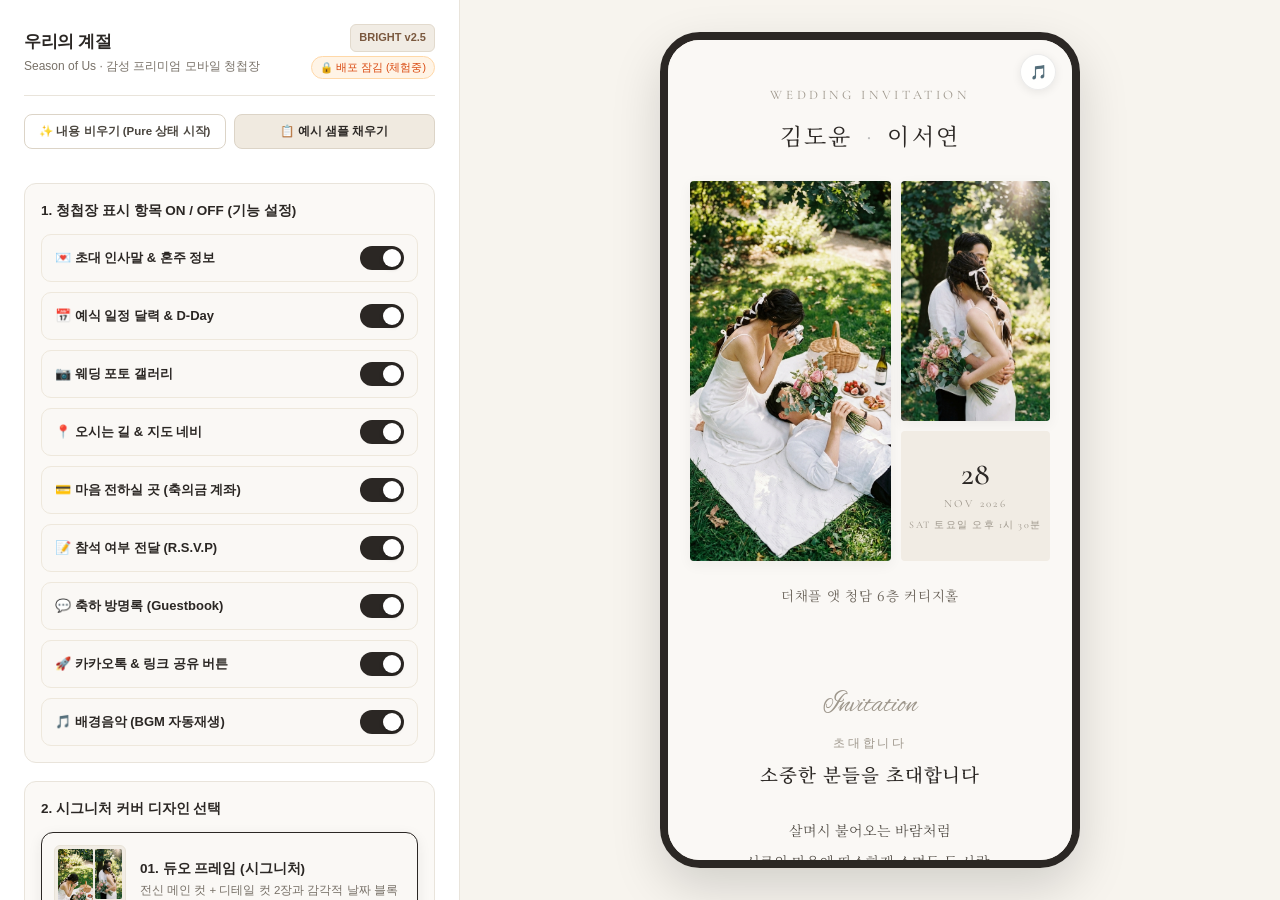
==== index.html @ b1d5d887 "feat: ultra-short URL generation (is.gd 20-char shortlink) and 60% compressed serialization" ====
<!DOCTYPE html>
<html lang="ko">
<head>
  <meta charset="UTF-8" />
  <meta name="viewport" content="width=device-width, initial-scale=1.0, maximum-scale=1.0, user-scalable=no" />
  <title>우리의 계절 (Season of Us) | 감성 프리미엄 모바일 청첩장 스튜디오</title>

  <!-- OPEN GRAPH / KAKAO TALK PREVIEW META TAGS -->
  <meta property="og:type" content="website" />
  <meta property="og:title" id="metaOgTitle" content="우리의 계절 (Season of Us) | 감성 프리미엄 모바일 청첩장" />
  <meta property="og:description" id="metaOgDesc" content="두 사람의 가장 찬란한 순간, 소중한 분들을 초대합니다." />
  <meta property="og:image" id="metaOgImage" content="https://mery6369-maker.github.io/wedding/photos/sample_picnic1.jpg" />
  <meta property="og:url" id="metaOgUrl" content="https://mery6369-maker.github.io/wedding/" />
  <meta name="twitter:card" content="summary_large_image" />

  <link rel="stylesheet" href="./styles.css" />
  <!-- Kakao JavaScript SDK -->
  <script src="https://t1.kakaocdn.net/kakao_js_sdk/2.7.2/kakao.min.js" integrity="sha384-TiCUE00h649CAMonG018J2mFxE6YZrehVLFh440Q9vvHWvilNujZukArULNe6XYq" crossorigin="anonymous"></script>
</head>
<body>
  <!-- BACKGROUND AUDIO ELEMENT -->
  <audio id="weddingBgmAudio" loop preload="auto">
    <source id="bgmAudioSource" src="./audio/romantic_piano.mp3" type="audio/mpeg" />
  </audio>

  <div class="studio-layout">
    <!-- LEFT SIDEBAR: DESKTOP BUILDER CONTROLS -->
    <aside class="editor-sidebar" id="editorSidebar">
      <div class="studio-brand">
        <div>
          <h1>우리의 계절</h1>
          <p style="font-size:12px;color:#787168;margin-top:2px;">Season of Us · 감성 프리미엄 모바일 청첩장</p>
        </div>
        <div style="display:flex;flex-direction:column;align-items:flex-end;gap:4px;">
          <span class="studio-badge">BRIGHT v2.5</span>
          <span class="license-status-badge unverified" id="deskLicenseBadge" title="클릭하여 구매 인증">🔒 배포 잠김</span>
        </div>
      </div>

      <!-- Pure State & Sample Toggle Bar -->
      <div class="pure-sample-bar">
        <button type="button" class="btn-pure-reset" id="btnDeskPure">✨ 내용 비우기 (Pure 상태 시작)</button>
        <button type="button" class="btn-sample-fill" id="btnDeskSample">📋 예시 샘플 채우기</button>
      </div>

      <!-- 1. Section ON/OFF Toggles (Moved to Top) -->
      <section class="editor-section">
        <div class="editor-section-title">1. 청첩장 표시 항목 ON / OFF (기능 설정)</div>
        <div class="toggle-list" id="deskToggleList">
          <!-- Rendered via JS -->
        </div>
      </section>

      <!-- 2. Cover Style Selector (with Visual Thumbnails) -->
      <section class="editor-section">
        <div class="editor-section-title">2. 시그니처 커버 디자인 선택</div>
        <div class="cover-cards-stack">
          <div class="cover-card active" data-cover-style="duo">
            <div class="cover-mini-thumb">
              <div class="mini-duo-grid">
                <div class="mini-duo-left"></div>
                <div class="mini-duo-right">
                  <div class="mini-duo-right-img"></div>
                  <div class="mini-duo-right-date">28 NOV</div>
                </div>
              </div>
            </div>
            <div class="cover-card-info">
              <span class="cover-card-title">01. 듀오 프레임 (시그니처)</span>
              <span class="cover-card-desc">전신 메인 컷 + 디테일 컷 2장과 감각적 날짜 블록</span>
              <span class="cover-card-badge">시그니처 듀오</span>
            </div>
          </div>

          <div class="cover-card" data-cover-style="poster">
            <div class="cover-mini-thumb">
              <div class="mini-poster-box">
                <div class="mini-poster-head">LOVE WINS ALL</div>
                <div class="mini-poster-img"></div>
                <div class="mini-poster-foot">
                  <span>2026.11.28</span>
                  <span class="mini-bar">|||||</span>
                </div>
              </div>
            </div>
            <div class="cover-card-info">
              <span class="cover-card-title">02. 에디토리얼 감성 포스터</span>
              <span class="cover-card-desc">전시회 포스터 감성의 고딕·세리프 타이포와 티켓 바코드</span>
              <span class="cover-card-badge" style="background:#f4ece1;color:#7a6345;">시그니처 포스터</span>
            </div>
          </div>

          <div class="cover-card" data-cover-style="magazine">
            <div class="cover-mini-thumb">
              <div class="mini-mag-cover">
                <div class="mini-mag-overlay">
                  <span class="mini-mag-text">Save the Date</span>
                  <span class="mini-mag-text" style="font-size:6px;">2026.11.28</span>
                </div>
              </div>
            </div>
            <div class="cover-card-info">
              <span class="cover-card-title">03. 매거진 풀화면</span>
              <span class="cover-card-desc">시네마틱 화보형 풀스크린 사진과 영문 세리프</span>
            </div>
          </div>

          <div class="cover-card" data-cover-style="arch">
            <div class="cover-mini-thumb">
              <div class="mini-arch-box">
                <div class="mini-arch-img"></div>
              </div>
            </div>
            <div class="cover-card-info">
              <span class="cover-card-title">04. 아치 &amp; 갤러리 액자</span>
              <span class="cover-card-desc">미니멀 화이트 여백과 아치형 곡선 프레임</span>
            </div>
          </div>
        </div>
      </section>

      <!-- 3. Couple & Parents Info -->
      <section class="editor-section">
        <div class="editor-section-title">3. 신랑 · 신부 및 양가 혼주 정보</div>
        
        <!-- Groom Box -->
        <div class="person-box-group">
          <span class="person-box-badge">신랑측 정보</span>
          <div class="form-row">
            <div class="form-group">
              <label for="inpGroomName">신랑 이름</label>
              <input type="text" id="inpGroomName" placeholder="예: 김도윤" />
            </div>
            <div class="form-group">
              <label for="inpGroomPhone">신랑 연락처</label>
              <input type="text" id="inpGroomPhone" placeholder="예: 010-1234-5678" />
            </div>
          </div>
          <div class="form-row">
            <div class="form-group">
              <label for="inpGroomFather">신랑 아버님 성함</label>
              <div class="input-with-deceased">
                <input type="text" id="inpGroomFather" placeholder="예: 김건우" />
                <label class="chk-deceased-label">
                  <input type="checkbox" id="chkGroomFatherDeceased" /> 故
                </label>
              </div>
            </div>
            <div class="form-group">
              <label for="inpGroomMother">신랑 어머님 성함</label>
              <div class="input-with-deceased">
                <input type="text" id="inpGroomMother" placeholder="예: 박정숙" />
                <label class="chk-deceased-label">
                  <input type="checkbox" id="chkGroomMotherDeceased" /> 故
                </label>
              </div>
            </div>
          </div>
          <div class="form-row">
            <div class="form-group">
              <label for="inpGroomRelation">신랑 서열(관계)</label>
              <select id="inpGroomRelation">
                <option value="장남">장남</option>
                <option value="차남">차남</option>
                <option value="삼남">삼남</option>
                <option value="사남">사남</option>
                <option value="막내">막내</option>
                <option value="외아들">외아들</option>
                <option value="아들">아들</option>
                <option value="조카">조카</option>
                <option value="동생">동생</option>
                <option value="형제">형제</option>
                <option value="custom">기타 (직접 입력)</option>
              </select>
              <input type="text" id="inpGroomRelationCustom" placeholder="직접 입력 (예: 손자, 조카 등)" style="display:none;margin-top:6px;" />
            </div>
            <div class="form-group">
              <label for="inpGroomFatherPhone">아버님 연락처 (선택)</label>
              <input type="text" id="inpGroomFatherPhone" placeholder="전화/문자 연동용" />
            </div>
          </div>
        </div>

        <!-- Bride Box -->
        <div class="person-box-group" style="margin-top:14px;">
          <span class="person-box-badge">신부측 정보</span>
          <div class="form-row">
            <div class="form-group">
              <label for="inpBrideName">신부 이름</label>
              <input type="text" id="inpBrideName" placeholder="예: 이서연" />
            </div>
            <div class="form-group">
              <label for="inpBridePhone">신부 연락처</label>
              <input type="text" id="inpBridePhone" placeholder="예: 010-9876-5432" />
            </div>
          </div>
          <div class="form-row">
            <div class="form-group">
              <label for="inpBrideFather">신부 아버님 성함</label>
              <div class="input-with-deceased">
                <input type="text" id="inpBrideFather" placeholder="예: 이재민" />
                <label class="chk-deceased-label">
                  <input type="checkbox" id="chkBrideFatherDeceased" /> 故
                </label>
              </div>
            </div>
            <div class="form-group">
              <label for="inpBrideMother">신부 어머님 성함</label>
              <div class="input-with-deceased">
                <input type="text" id="inpBrideMother" placeholder="예: 최은영" />
                <label class="chk-deceased-label">
                  <input type="checkbox" id="chkBrideMotherDeceased" /> 故
                </label>
              </div>
            </div>
          </div>
          <div class="form-row">
            <div class="form-group">
              <label for="inpBrideRelation">신부 서열(관계)</label>
              <select id="inpBrideRelation">
                <option value="장녀">장녀</option>
                <option value="차녀">차녀</option>
                <option value="삼녀">삼녀</option>
                <option value="사녀">사녀</option>
                <option value="막내">막내</option>
                <option value="외동딸">외동딸</option>
                <option value="딸">딸</option>
                <option value="조카">조카</option>
                <option value="동생">동생</option>
                <option value="자매">자매</option>
                <option value="custom">기타 (직접 입력)</option>
              </select>
              <input type="text" id="inpBrideRelationCustom" placeholder="직접 입력 (예: 손녀, 조카 등)" style="display:none;margin-top:6px;" />
            </div>
            <div class="form-group">
              <label for="inpBrideFatherPhone">아버님 연락처 (선택)</label>
              <input type="text" id="inpBrideFatherPhone" placeholder="전화/문자 연동용" />
            </div>
          </div>
        </div>
      </section>

      <!-- 4. Wedding Date & Venue Info -->
      <section class="editor-section">
        <div class="editor-section-title">4. 예식 일시 및 웨딩홀 안내</div>
        <div class="form-row">
          <div class="form-group">
            <label for="inpWeddingDate">예식 날짜 (달력/D-Day 연동)</label>
            <input type="date" id="inpWeddingDate" value="2026-11-28" />
          </div>
          <div class="form-group">
            <label for="inpWeddingTime">시간 표기</label>
            <input type="text" id="inpWeddingTime" placeholder="예: 토요일 오후 1시 30분" />
          </div>
        </div>
        <div class="form-row">
          <div class="form-group">
            <label for="inpVenueName">예식장 이름</label>
            <input type="text" id="inpVenueName" placeholder="예: 더채플 앳 청담" />
          </div>
          <div class="form-group">
            <label for="inpVenueHall">층수 / 홀</label>
            <input type="text" id="inpVenueHall" placeholder="예: 6층 커티지홀" />
          </div>
        </div>
        <div class="form-group">
          <label for="inpVenueAddr">도로명 주소 (네비게이션 연동)</label>
          <input type="text" id="inpVenueAddr" placeholder="예: 서울특별시 강남구 선릉로 757" />
        </div>
        
        <!-- Transportation Guidance Breakdown -->
        <div class="form-group">
          <label for="inpTransportParking">🅿️ 주차 안내</label>
          <input type="text" id="inpTransportParking" placeholder="예: 건물 내 지하 주차장 2시간 무료 지원" />
        </div>
        <div class="form-group">
          <label for="inpTransportSubway">🚇 지하철 안내</label>
          <input type="text" id="inpTransportSubway" placeholder="예: 7호선·수인분당선 강남구청역 4번 출구 도보 7분" />
        </div>
        <div class="form-group">
          <label for="inpTransportBus">🚌 버스 안내</label>
          <input type="text" id="inpTransportBus" placeholder="예: 간선 141, 145 / 지선 2014 정류장 하차" />
        </div>
        <div class="help-text">
          💡 <strong>지도 연동 알고리즘</strong>: 예식장명과 주소를 입력하면 네이버지도, 카카오맵, 티맵 길안내 URL과 주소 복사 기능이 자동으로 계산되어 연결됩니다.
        </div>
      </section>

      <!-- 4. Greeting Message -->
      <section class="editor-section">
        <div class="editor-section-title">4. 감성 초대 인사말</div>
        <div class="preset-chips">
          <button type="button" class="chip-btn" data-greeting-preset="warm">따뜻·감성형</button>
          <button type="button" class="chip-btn" data-greeting-preset="classic">정중·격식형</button>
          <button type="button" class="chip-btn" data-greeting-preset="modern">담백·트렌디형</button>
        </div>
        <div class="form-group" style="margin-top:6px;">
          <textarea id="inpGreeting" rows="6" placeholder="소중한 분들을 모시는 따뜻한 초대글을 입력해 주세요."></textarea>
        </div>
      </section>

      <!-- 5. Numbered Photo Slot & Gallery (Up to 20 Photos) -->
      <section class="editor-section">
        <div class="editor-section-title">5. 웨딩 사진 등록 (커버 2장 + 갤러리 최대 20장)</div>
        <div class="photo-slots-list">
          <!-- Slot 1 -->
          <div class="photo-slot-card">
            <div class="slot-left">
              <span class="slot-num-badge">1</span>
              <img id="deskSlotThumb1" class="slot-thumb" src="./sample_wedding_cover.jpg" alt="1번 메인 커버" />
              <div class="slot-info">
                <span class="slot-name">메인 대표 사진</span>
                <span class="slot-sub">전신 메인 화보 커버</span>
              </div>
            </div>
            <label class="btn-slot-upload">
              변경
              <input type="file" id="inpSlot1" accept="image/*" />
            </label>
          </div>

          <!-- Slot 2 -->
          <div class="photo-slot-card">
            <div class="slot-left">
              <span class="slot-num-badge">2</span>
              <img id="deskSlotThumb2" class="slot-thumb" src="./sample_duo_detail.jpg" alt="2번 디테일 컷" />
              <div class="slot-info">
                <span class="slot-name">서브 디테일 사진</span>
                <span class="slot-sub">듀오 커버 손/반지 컷</span>
              </div>
            </div>
            <label class="btn-slot-upload">
              변경
              <input type="file" id="inpSlot2" accept="image/*" />
            </label>
          </div>
        </div>

        <!-- Gallery Management (Max 20 Photos) -->
        <div style="margin-top:14px;border-top:1px dashed #e8e3d8;padding-top:12px;">
          <div class="gallery-manage-header">
            <strong>포토 갤러리 사진 관리</strong>
            <span class="gallery-count-badge" id="deskGalleryCountBadge">현재 0 / 20장</span>
          </div>
          <p style="font-size:11.5px;color:#8c857b;margin-top:3px;margin-bottom:8px;">
            스마트폰 고화질 사진을 올려도 자동 압축되어 빠르게 로딩됩니다 (최대 20장).
          </p>
          <label class="btn-primary" style="display:inline-block;padding:8px 14px;font-size:12px;cursor:pointer;margin-bottom:8px;">
            ➕ 갤러리 사진 추가하기 (다중 선택 가능)
            <input type="file" id="inpAddGalleryPhotos" accept="image/*" multiple style="display:none;" />
          </label>
          <div class="gallery-manage-grid" id="deskGalleryGrid">
            <!-- Dynamic items rendered via JS -->
          </div>
        </div>
      </section>

      <!-- 6. Background Music (BGM) Settings -->
      <section class="editor-section">
        <div class="editor-section-title">6. 배경음악(BGM) 설정</div>
        <div class="form-group">
          <label style="display:flex;align-items:center;gap:8px;cursor:pointer;font-size:13px;font-weight:600;color:#2b2724;">
            <input type="checkbox" id="chkEnableBgm" checked style="width:16px;height:16px;" />
            배경음악 사용하기
          </label>
        </div>
        <div class="form-group">
          <label for="selBgmTrack">음악 트랙 선택</label>
          <select id="selBgmTrack">
            <option value="romantic_piano">01. 따뜻한 로맨틱 피아노 (기본)</option>
            <option value="custom">02. 내 MP3 직접 등록 (5MB 이하)</option>
          </select>
        </div>
        <div class="form-group" id="customAudioUploadWrap" style="display:none;">
          <label for="inpCustomAudio">내 MP3 파일 선택 (최대 5MB)</label>
          <input type="file" id="inpCustomAudio" accept="audio/mp3,audio/mpeg,audio/*" />
        </div>
      </section>

      <!-- 7. Bank Accounts -->
      <section class="editor-section">
        <div class="editor-section-title">7. 축의금 계좌번호 (마음 전하실 곳)</div>
        <div class="form-group">
          <label for="inpGroomAcc">신랑 본인 계좌</label>
          <input type="text" id="inpGroomAcc" placeholder="예: 카카오뱅크 3333-01-2345678 (예금주: 김도윤)" />
        </div>
        <div class="form-group">
          <label for="inpGroomFatherAcc">신랑 혼주(부) 계좌</label>
          <input type="text" id="inpGroomFatherAcc" placeholder="예: 국민은행 123-456-7890 (예금주: 김건우)" />
        </div>
        <div class="form-group">
          <label for="inpGroomMotherAcc">신랑 혼주(모) 계좌</label>
          <input type="text" id="inpGroomMotherAcc" placeholder="예: 신한은행 987-654-3210 (예금주: 박정숙)" />
        </div>
        <hr style="border:none;border-top:1px dashed #ded8cd;margin:12px 0;" />
        <div class="form-group">
          <label for="inpBrideAcc">신부 본인 계좌</label>
          <input type="text" id="inpBrideAcc" placeholder="예: 토스뱅크 1000-1234-5678 (예금주: 이서연)" />
        </div>
        <div class="form-group">
          <label for="inpBrideFatherAcc">신부 혼주(부) 계좌</label>
          <input type="text" id="inpBrideFatherAcc" placeholder="예: 하나은행 111-222-3333 (예금주: 이재민)" />
        </div>
        <div class="form-group">
          <label for="inpBrideMotherAcc">신부 혼주(모) 계좌</label>
          <input type="text" id="inpBrideMotherAcc" placeholder="예: 우리은행 444-555-6666 (예금주: 최은영)" />
        </div>
      </section>

      <!-- 8. Standalone Export & Sharing -->
      <div class="action-bar">
        <button type="button" class="btn-primary" id="btnOpenShareModal">
          🔗 하객 전송용 모바일 청첩장 웹 링크 생성 &amp; 카톡 공유
        </button>
        <button type="button" class="btn-secondary" id="btnToggleViewer">
          👁️ 하객용 화면 미리보기 (전체화면)
        </button>
        <button type="button" class="btn-secondary" id="btnDownloadHtml" style="font-size:12px;opacity:0.8;">
          💾 (선택) 백업용 단독 HTML 파일 저장
        </button>
      </div>
    </aside>

    <!-- RIGHT STAGE: REAL-TIME MOBILE CARD PREVIEW -->
    <main class="preview-stage" id="previewStage">
      <div class="phone-mockup" id="phoneMockup">
        <div class="inv-wrapper" id="invWrapper" data-cover-style="duo">
          
          <!-- Floating BGM Player -->
          <div class="floating-bgm">
            <button type="button" class="bgm-btn" id="btnToggleBgm" title="배경음악 재생/정지">
              <span id="bgmIcon">🎵</span>
            </button>
          </div>

          <!-- COVER 1: DUO FRAME -->
          <header class="cover-duo">
            <div class="cover-duo-heading">WEDDING INVITATION</div>
            <h2 class="cover-duo-names">
              <span id="duoGroomName">신랑</span>
              <span class="dot">·</span>
              <span id="duoBrideName">신부</span>
            </h2>
            <div class="cover-duo-grid">
              <div class="duo-left-col">
                <img id="duoPrimaryImg" class="duo-img-primary" src="./sample_wedding_cover.jpg" alt="신랑신부 메인 사진" />
              </div>
              <div class="duo-right-col">
                <img id="duoSecondaryImg" class="duo-img-secondary" src="./sample_duo_detail.jpg" alt="웨딩 디테일 컷" />
                <div class="duo-date-card">
                  <span class="num-date" id="duoDateDay">28</span>
                  <span class="mon-year" id="duoDateMonYear">NOV 2026</span>
                  <span class="time-sub" id="duoDateTime">SAT 1:30 PM</span>
                </div>
              </div>
            </div>
            <div class="duo-bottom-venue" id="duoVenueSummary">웨딩홀 안내</div>
          </header>

          <!-- COVER 2: EDITORIAL POSTER (SEASON OF US SIGNATURE) -->
          <header class="cover-poster">
            <div class="poster-sheet">
              <div class="poster-top-bar">
                <span class="poster-issue">INVITATION &amp; LOVE EXHIBITION</span>
                <span class="poster-vol">VOL. 01</span>
              </div>
              <h1 class="poster-main-title">LOVE WINS ALL</h1>
              <div class="poster-sub-title">A PROMISE TO WALK TOGETHER FOREVER</div>
              
              <div class="poster-photo-frame">
                <img id="posterCoverImg" class="poster-img" src="./sample_wedding_cover.jpg" alt="웨딩 포스터 메인" />
                <div class="poster-photo-caption">Two lives, one heart, endless love</div>
              </div>

              <div class="poster-info-block">
                <div class="poster-names-row">
                  <span class="p-kor-name" id="posterGroomName">신랑</span>
                  <span class="p-symbol">&amp;</span>
                  <span class="p-kor-name" id="posterBrideName">신부</span>
                </div>
                <div class="poster-eng-names" id="posterEngNames">DOHYUN &amp; SEOYEON</div>
                
                <div class="poster-divider-line"></div>

                <div class="poster-meta-grid">
                  <div class="poster-meta-left">
                    <div class="p-date-badge" id="posterDateSummary">2026. 11. 28 SATURDAY</div>
                    <div class="p-time-badge" id="posterTimeSummary">토요일 오후 1:30</div>
                    <div class="p-venue-badge" id="posterVenueSummary">더채플 앳 청담 6F 커티지홀</div>
                  </div>
                  <div class="poster-meta-right">
                    <div class="poster-ticket-label">ADMIT ONE</div>
                    <div class="poster-barcode">
                      <span></span><span></span><span></span><span></span><span></span><span></span><span></span><span></span><span></span><span></span><span></span><span></span>
                    </div>
                  </div>
                </div>
              </div>
            </div>
          </header>

          <!-- COVER 3: MAGAZINE FULL-BLEED -->
          <header class="cover-magazine">
            <img id="magCoverImg" class="cover-magazine-img" src="./sample_wedding_cover.jpg" alt="웨딩 화보 커버" />
            <div class="cover-magazine-content">
              <div class="cover-magazine-top">
                <span class="script-accent">Save the Date</span>
                <div class="tagline">OUR WEDDING DAY</div>
              </div>
              <div class="cover-magazine-bottom">
                <div class="cover-magazine-names">
                  <span id="magGroomName">신랑</span>
                  <span class="amp">&amp;</span>
                  <span id="magBrideName">신부</span>
                </div>
                <div class="cover-magazine-date" id="magDateSummary">2026. 11. 28 SAT PM 1:30</div>
                <div class="cover-magazine-venue" id="magVenueSummary">웨딩홀 안내</div>
              </div>
            </div>
          </header>

          <!-- COVER 3: ARCH & GALLERY MAT FRAME -->
          <header class="cover-arch">
            <div class="cover-arch-tagline">THE WEDDING OF</div>
            <div class="arch-frame-box">
              <img id="archCoverImg" class="cover-arch-img" src="./sample_wedding_cover.jpg" alt="웨딩 아치 액자" />
            </div>
            <div class="cover-arch-caption">
              <div class="script-cursive">Two lives, one heart</div>
              <h2 class="arch-names">
                <span id="archGroomName">신랑</span>
                <span class="dot">·</span>
                <span id="archBrideName">신부</span>
              </h2>
              <div class="arch-date" id="archDateSummary">2026년 11월 28일 토요일 오후 1시 30분</div>
              <div class="arch-venue" id="archVenueSummary">웨딩홀 안내</div>
            </div>
          </header>

          <!-- INVITATION GREETING & PARENTS -->
          <section class="inv-section" id="secGreeting">
            <span class="script-accent-title">Invitation</span>
            <div class="inv-sec-sub">초대합니다</div>
            <h3 class="inv-sec-title">소중한 분들을 초대합니다</h3>
            <p class="inv-greeting-body" id="viewGreetingText"></p>
            
            <div class="inv-parents-box" id="viewParentsBox"></div>

            <div class="contact-btn-row">
              <button type="button" class="btn-contact-pill" id="btnOpenContactModal">
                📞 축하 연락하기
              </button>
            </div>
          </section>

          <!-- CALENDAR & D-DAY -->
          <section class="inv-section divider" id="secCalendar">
            <span class="script-accent-title">Calendar</span>
            <div class="inv-sec-sub">예식 일정</div>
            <h3 class="inv-sec-title" id="viewCalDateHeading">2026. 11. 28 토요일</h3>
            <div class="cal-box" id="viewCalendarContainer"></div>
            <div class="dday-banner" id="viewDDayText"></div>
          </section>

          <!-- PHOTO GALLERY (UP TO 20 PHOTOS WITH LIGHTBOX) -->
          <section class="inv-section divider" id="secGallery">
            <span class="script-accent-title">Gallery</span>
            <div class="inv-sec-sub">우리의 순간</div>
            <h3 class="inv-sec-title">사랑이 머무는 곳</h3>
            <div class="gallery-container" id="viewGalleryGrid"></div>
            <div id="galleryExpandWrap" style="margin-top:14px;display:none;">
              <button type="button" class="btn-expand-gallery" id="btnExpandGallery">
                사진 전체보기 (총 <span id="galleryTotalCount">0</span>장) ▾
              </button>
            </div>
          </section>

          <!-- LOCATION & NAVIGATION -->
          <section class="inv-section divider" id="secLocation">
            <span class="script-accent-title">Location</span>
            <div class="inv-sec-sub">오시는 길</div>
            <h3 class="inv-sec-title">웨딩홀 안내</h3>
            <div class="location-box">
              <div class="loc-name" id="viewLocName">식장 위치를 입력해 주세요</div>
              <div class="loc-addr-row">
                <span class="loc-addr" id="viewLocAddr">도로명 주소를 입력해 주세요</span>
                <button type="button" class="btn-copy-addr" id="btnCopyAddr">주소복사</button>
              </div>
              <div class="map-pills">
                <a class="map-pill-btn" id="linkNaverMap" target="_blank" rel="noopener">네이버지도</a>
                <a class="map-pill-btn" id="linkKakaoMap" target="_blank" rel="noopener">카카오맵</a>
                <a class="map-pill-btn" id="linkTmap" target="_blank" rel="noopener">티맵 길안내</a>
              </div>
              <!-- Structured Transport Cards -->
              <div class="transport-grid" id="viewTransportGrid">
                <!-- Dynamic transport cards -->
              </div>
            </div>
          </section>

          <!-- BANK ACCOUNTS ACCORDION -->
          <section class="inv-section divider" id="secAccount">
            <span class="script-accent-title">Gift for Couple</span>
            <div class="inv-sec-sub">마음 전하실 곳</div>
            <h3 class="inv-sec-title">축복의 마음을 전하세요</h3>
            <p style="font-size:13px;color:#888176;margin-bottom:20px;line-height:1.6;">
              참석이 어려우신 분들을 위해 계좌번호를 안내해 드립니다.<br>
              따뜻한 축하의 마음에 깊이 감사드립니다.
            </p>
            <div class="account-accordion-group">
              <!-- Groom Accordion -->
              <div class="acc-accordion">
                <button type="button" class="acc-accordion-header" id="btnAccGroomHeader">
                  <span>신랑측 계좌번호 보기</span>
                  <span class="arrow">▾</span>
                </button>
                <div class="acc-accordion-body" id="bodyAccGroom">
                  <!-- Dynamic items rendered via JS -->
                </div>
              </div>

              <!-- Bride Accordion -->
              <div class="acc-accordion">
                <button type="button" class="acc-accordion-header" id="btnAccBrideHeader">
                  <span>신부측 계좌번호 보기</span>
                  <span class="arrow">▾</span>
                </button>
                <div class="acc-accordion-body" id="bodyAccBride">
                  <!-- Dynamic items rendered via JS -->
                </div>
              </div>
            </div>
          </section>

          <!-- RSVP ATTENDANCE CARD -->
          <section class="inv-section divider" id="secRsvp">
            <span class="script-accent-title">R.S.V.P</span>
            <div class="inv-sec-sub">참석 의사 전달</div>
            <h3 class="inv-sec-title">참석 여부 전달하기</h3>
            <p style="font-size:13px;color:#888176;margin-bottom:20px;line-height:1.6;">
              원활한 예식 진행과 정성스러운 식사 대접을 위해<br>
              참석 여부를 미리 알려주시면 감사하겠습니다.
            </p>
            <div class="rsvp-card">
              <form id="rsvpForm" onsubmit="event.preventDefault(); submitRsvp();">
                <div class="rsvp-form-row">
                  <label for="rsvpName">참석자 성함 *</label>
                  <input type="text" id="rsvpName" placeholder="성함을 입력해 주세요" required />
                </div>
                <div class="rsvp-form-row">
                  <label>참석 구분 *</label>
                  <div class="rsvp-radio-group">
                    <label class="rsvp-radio"><input type="radio" name="rsvpSide" value="신랑측" checked /> 신랑측</label>
                    <label class="rsvp-radio"><input type="radio" name="rsvpSide" value="신부측" /> 신부측</label>
                  </div>
                </div>
                <div class="rsvp-form-row">
                  <label>참석 여부 *</label>
                  <div class="rsvp-radio-group">
                    <label class="rsvp-radio"><input type="radio" name="rsvpAttend" value="참석" checked /> 참석</label>
                    <label class="rsvp-radio"><input type="radio" name="rsvpAttend" value="마음으로 축하" /> 마음으로 축하</label>
                  </div>
                </div>
                <div class="rsvp-form-row">
                  <label for="rsvpGuests">동행 인원 (본인 포함)</label>
                  <select id="rsvpGuests">
                    <option value="1">1명 (본인)</option>
                    <option value="2">2명</option>
                    <option value="3">3명</option>
                    <option value="4">4명 이상</option>
                  </select>
                </div>
                <div class="rsvp-form-row">
                  <label>식사 여부</label>
                  <div class="rsvp-radio-group">
                    <label class="rsvp-radio"><input type="radio" name="rsvpMeal" value="식사 예정" checked /> 식사 예정</label>
                    <label class="rsvp-radio"><input type="radio" name="rsvpMeal" value="식사 안함" /> 식사 안함</label>
                  </div>
                </div>
                <div class="rsvp-form-row">
                  <label for="rsvpMessage">신랑 · 신부에게 전하는 한마디</label>
                  <input type="text" id="rsvpMessage" placeholder="축하의 메시지를 남겨주세요" />
                </div>
                <button type="submit" class="btn-rsvp-submit">참석 정보 전달하기</button>
              </form>
              <div id="rsvpConfirm" class="rsvp-confirm-msg" style="display:none;">
                소중한 참석 정보가 전달되었습니다. 감사합니다!
              </div>
            </div>
          </section>

          <!-- GUESTBOOK (방명록) SECTION -->
          <section class="inv-section divider" id="secGuestbook">
            <span class="script-accent-title">Guestbook</span>
            <div class="inv-sec-sub">방명록</div>
            <h3 class="inv-sec-title">축하 메시지를 남겨주세요</h3>
            <p style="font-size:13px;color:#888176;margin-bottom:16px;line-height:1.6;">
              축하해주시는 모든 분들께 진심으로 감사드립니다.
            </p>
            <div class="guestbook-list" id="viewGuestbookList">
              <!-- Dynamic comments rendered via JS -->
            </div>
            <button type="button" class="btn-open-guestbook-form" id="btnOpenGuestbookModal">
              💌 축하 메시지 작성하기
            </button>
          </section>

          <!-- BOTTOM SHARING BUTTONS -->
          <section class="inv-section divider" id="secShare">
            <div class="bottom-share-box">
              <p style="font-size:13px;color:#888176;margin-bottom:14px;line-height:1.5;">
                소중한 분들에게 모바일 청첩장을 전해주세요.
              </p>
              <div style="display:flex;flex-direction:column;gap:8px;">
                <button type="button" class="btn-bottom-kakao" id="btnBottomKakao">
                  💬 카카오톡으로 바로 공유
                </button>
                <button type="button" class="btn-bottom-copy" id="btnBottomKakaoMsg" style="background:#f5eee4;color:#3b352e;border:1px solid #ddd6cb;">
                  💌 카톡 초대 문구 + 링크 복사
                </button>
                <button type="button" class="btn-bottom-copy" id="btnBottomCopy">
                  🔗 청첩장 주소 복사하기
                </button>
              </div>
            </div>
          </section>

          <!-- FOOTER -->
          <footer class="inv-footer">
            <div class="script-cursive" id="footerCoupleNames" style="font-size:26px;color:#8c857b;">Groom &amp; Bride</div>
            <div style="font-size:11.5px;letter-spacing:0.2em;color:#aba59b;margin-top:4px;">THANK YOU</div>
          </footer>

        </div>
      </div>
    </main>
  </div>

  <!-- ==============================================
       MOBILE BOTTOM DOCK & SLIDE-UP BOTTOM SHEET
       ============================================== -->
  <nav class="mobile-dock" id="mobileDock">
    <button type="button" class="dock-btn" data-tab="preview" id="dockBtnPreview">
      <span class="dock-icon">👁️</span>
      <span class="dock-label">미리보기</span>
    </button>
    <button type="button" class="dock-btn active" data-tab="cover" id="dockBtnCover">
      <span class="dock-icon">🎨</span>
      <span class="dock-label">커버선택</span>
    </button>
    <button type="button" class="dock-btn" data-tab="sections" id="dockBtnSections">
      <span class="dock-icon">⚙️</span>
      <span class="dock-label">기능설정</span>
    </button>
    <button type="button" class="dock-btn" data-tab="info" id="dockBtnInfo">
      <span class="dock-icon">✍️</span>
      <span class="dock-label">내용편집</span>
    </button>
    <button type="button" class="dock-btn" data-tab="photo" id="dockBtnPhoto">
      <span class="dock-icon">📷</span>
      <span class="dock-label">사진</span>
    </button>
    <button type="button" class="dock-btn" data-tab="music" id="dockBtnMusic">
      <span class="dock-icon">🎵</span>
      <span class="dock-label">음악</span>
    </button>
    <button type="button" class="dock-btn highlight" data-tab="share" id="dockBtnShare">
      <span class="dock-icon">🚀</span>
      <span class="dock-label">링크생성</span>
    </button>
  </nav>

  <!-- BOTTOM SHEET MODAL (FOR MOBILE EDITING) -->
  <div class="bottom-sheet-backdrop" id="bottomSheetBackdrop">
    <div class="bottom-sheet" id="bottomSheet">
      <div class="sheet-header">
        <div class="sheet-handle"></div>
        <div class="sheet-title-row">
          <h3 id="sheetTitle">커버 스타일 선택</h3>
          <button type="button" class="sheet-close-btn" id="btnSheetClose">✕</button>
        </div>
      </div>
      <div class="sheet-body" id="sheetBody">
        <!-- Dynamically filled according to active tab -->
      </div>
    </div>
  </div>

  <!-- SHARE & PUBLISH MODAL (WEB LINK & KAKAO SHARE) -->
  <div class="modal-backdrop" id="shareModal">
    <div class="modal-content modal-share">
      <div class="modal-header">
        <h4>🚀 내 모바일 청첩장 웹 링크 &amp; 카톡 공유</h4>
        <button type="button" class="modal-close" id="btnCloseShareModal">✕</button>
      </div>
      <div class="modal-body" style="padding: 18px 20px;">
        <!-- KAKAO CARD LIVE PREVIEW -->
        <div class="kakao-preview-container">
          <div class="kakao-preview-badge">💬 카카오톡 전송 시 하객에게 보이는 화면</div>
          <div class="kakao-card-mockup">
            <div class="kakao-card-img-wrap">
              <img id="kakaoCardImg" src="./photos/sample_picnic1.jpg" alt="대표 웨딩사진" />
              <span class="kakao-card-pill">WEDDING INVITATION</span>
            </div>
            <div class="kakao-card-body">
              <div class="kakao-card-title" id="kakaoCardTitle">김도윤 ♥ 이서연 결혼합니다</div>
              <div class="kakao-card-desc" id="kakaoCardDesc">2026. 11. 28 (토) 오후 1:30 | 더채플 앳 청담</div>
              <div class="kakao-card-msg">소중한 분들을 저희의 새로운 시작에 초대합니다.</div>
              <div class="kakao-card-btn">모바일 청첩장 보기</div>
            </div>
          </div>
        </div>

        <!-- SHORT URL (RECOMMENDED FOR KAKAO/SMS) -->
        <div class="share-url-group" style="margin-bottom: 14px;">
          <div style="display:flex;justify-content:space-between;align-items:center;margin-bottom:6px;">
            <label style="font-size:12px;font-weight:700;color:#2b2724;">✨ 초단축 깔끔 링크 (카톡·문자 전송용)</label>
            <span id="shortUrlStatus" style="font-size:11px;color:#b8694d;font-weight:600;">⚡ 초단축 생성됨</span>
          </div>
          <div class="share-url-box" style="margin-bottom:6px;">
            <input type="text" id="shareShortUrlInput" readonly placeholder="단축 링크 생성 중..." style="font-weight:600;color:#2b2724;" />
            <button type="button" class="btn-copy-url" id="btnCopyShortUrl" style="background:#2b2724;">단축링크 복사</button>
          </div>
          <details style="font-size:11.5px;color:#8c857b;">
            <summary style="cursor:pointer;padding:2px 0;user-select:none;">원본 긴 링크 보기 (서버 100% 무관)</summary>
            <div class="share-url-box" style="margin-top:6px;margin-bottom:0;">
              <input type="text" id="shareUrlInput" readonly style="font-size:11px;color:#777;" />
              <button type="button" class="btn-copy-url" id="btnCopyShareUrl" style="background:#777;">복사</button>
            </div>
          </details>
        </div>

        <div class="share-actions-row">
          <button type="button" class="btn-kakao-share" id="btnKakaoShare">
            💬 카카오톡으로 바로 공유하기
          </button>
          <button type="button" class="btn-kakao-msg-copy" id="btnCopyKakaoTemplate">
            💌 카톡 초대 문구 + 링크 함께 복사
          </button>
          <button type="button" class="btn-html-download" id="btnModalDownloadHtml">
            📥 (선택) 맞춤 OG Tag 포함 단독 HTML 백업 저장
          </button>
        </div>

        <div class="share-tip">
          💡 <strong>호스팅 비용 0원</strong>: 영구적으로 열리는 웹 링크이며 추가 서버비가 전혀 들지 않습니다.
        </div>
      </div>
    </div>
  </div>

  <!-- GUESTBOOK WRITE MODAL -->
  <div class="modal-backdrop" id="guestbookModal">
    <div class="modal-content">
      <div class="modal-header">
        <h4>💌 축하 메시지 남기기</h4>
        <button type="button" class="modal-close" id="btnCloseGuestbookModal">✕</button>
      </div>
      <div class="modal-body">
        <form id="formGuestbookWrite" onsubmit="event.preventDefault(); submitGuestbookEntry();">
          <div class="form-group">
            <label for="gbAuthor">작성자 성함 *</label>
            <input type="text" id="gbAuthor" placeholder="성함을 입력해 주세요" required />
          </div>
          <div class="form-group">
            <label for="gbPassword">삭제용 비밀번호 (4자리) *</label>
            <input type="password" id="gbPassword" maxlength="8" placeholder="나중에 글을 지울 때 필요해요" required />
          </div>
          <div class="form-group">
            <label for="gbMessage">축하 메시지 *</label>
            <textarea id="gbMessage" rows="4" placeholder="따뜻한 축하의 한마디를 남겨주세요." required></textarea>
          </div>
          <button type="submit" class="btn-primary" style="width:100%;margin-top:6px;">축하글 등록하기</button>
        </form>
      </div>
    </div>
  </div>

  <!-- LIGHTBOX MODAL FOR FULLSCREEN GALLERY ZOOM -->
  <div class="lightbox-modal" id="lightboxModal">
    <button type="button" class="lightbox-close" id="btnLightboxClose">✕</button>
    <img class="lightbox-img" id="lightboxImg" src="" alt="확대 사진" />
  </div>

  <!-- CONTACT MODAL (GROOM, BRIDE & PARENTS) -->
  <div class="modal-backdrop" id="contactModal">
    <div class="modal-content modal-contact">
      <div class="modal-header">
        <h4>축하 연락하기</h4>
        <button type="button" class="modal-close" id="btnCloseContactModal">✕</button>
      </div>
      <div class="modal-body" id="contactModalBody">
        <!-- Rendered dynamically via JS -->
      </div>
    </div>
  </div>

  <!-- LICENSE UNLOCK MODAL (PURCHASE VERIFICATION) -->
  <div class="modal-backdrop" id="licenseModal">
    <div class="modal-content modal-license" style="max-width:440px;">
      <div class="modal-header">
        <h4>🔒 정식 배포 잠금 해제 (구매 인증)</h4>
        <button type="button" class="modal-close" id="btnCloseLicenseModal">✕</button>
      </div>
      <div class="modal-body" style="padding:20px;">
        <div style="background:#faf8f5;border:1px solid #ede8e1;border-radius:8px;padding:14px;margin-bottom:16px;">
          <p style="font-size:13px;line-height:1.6;color:#4b453e;margin:0 0 6px;">
            <strong>스튜디오 편집 및 실시간 미리보기는 무료입니다.</strong>
          </p>
          <p style="font-size:12px;line-height:1.5;color:#8c857b;margin:0;">
            하객 분들에게 전달할 영구 웹 링크 생성과 카카오톡 공유를 위해 <strong>크몽 / 스마트스토어 주문번호(또는 발급받으신 인증 코드)</strong>를 입력해 주세요.
          </p>
        </div>

        <div class="form-group" style="margin-bottom:14px;">
          <label for="inpLicenseCode" style="font-size:12.5px;font-weight:600;color:#2b2724;margin-bottom:6px;display:block;">주문번호 또는 인증 코드</label>
          <input type="text" id="inpLicenseCode" placeholder="예: KM2026-8812 또는 인증번호 입력" style="width:100%;padding:10px 12px;border:1px solid #dcd7ce;border-radius:6px;font-size:13px;box-sizing:border-box;" />
        </div>

        <div style="display:flex;flex-direction:column;gap:8px;">
          <button type="button" class="btn-primary" id="btnSubmitLicense" style="width:100%;padding:12px;font-size:13.5px;font-weight:600;">🔑 정식 인증 및 잠금 해제</button>
          <a href="https://kmong.com" target="_blank" rel="noopener" class="btn-secondary" style="width:100%;padding:11px;font-size:12.5px;text-align:center;text-decoration:none;display:block;box-sizing:border-box;">🛒 아직 구매 전이신가요? 크몽에서 1초 구매하기</a>
        </div>

        <div style="margin-top:14px;padding-top:12px;border-top:1px dashed #e5dfd5;font-size:11px;color:#a39b91;line-height:1.5;">
          💡 테스트 체험 키: <strong>WEDDING2026</strong> (체험을 원하시면 해당 키를 입력해 잠금을 해제하실 수 있습니다)
        </div>
      </div>
    </div>
  </div>

  <!-- FLOATING RETURN TO EDIT BUTTON (FOR FULLSCREEN PREVIEW MODE) -->
  <button type="button" class="btn-return-edit" id="btnReturnEdit">✏️ 편집 화면으로 돌아가기</button>

  <div id="toastMsg" class="toast-msg">복사되었습니다.</div>
  <script src="./app.js"></script>
</body>
</html>
---- styles.css ----
/* 
 * 우리의 계절 (Season of Us) Mobile Wedding Studio Stylesheet (Bright Wedding Mode)
 * Brand Concept: Clean Warm Ivory, Bright Editorial Typography,
 *                Mobile-First Bottom Sheet & Visual Cover Thumbnails
 */

@import url("https://cdn.jsdelivr.net/gh/orioncactus/pretendard@v1.3.9/dist/web/static/pretendard.min.css");
@import url("https://fonts.googleapis.com/css2?family=Alex+Brush&family=Cormorant+Garamond:ital,wght@0,300;0,400;0,500;0,600;1,400&family=Noto+Serif+KR:wght@300;400;500;600&display=swap");

:root {
  /* Bright Editorial Wedding Palette */
  --studio-bg: #f7f4ee;
  --studio-panel: #ffffff;
  --studio-border: #e9e4db;
  --studio-text: #2b2724;
  --studio-muted: #787168;
  --studio-accent: #2b2724;
  --studio-accent-hover: #45403c;
  --studio-subtle: #fbf9f6;

  /* Card Palette (Season of Us Warm Ivory) */
  --card-bg: #faf8f5;
  --card-surface: #ffffff;
  --card-border: #eee9e0;
  --card-text-primary: #2b2724;
  --card-text-secondary: #6e675e;
  --card-text-muted: #9e978c;
  --card-accent: #b47a50;
  --card-divider: #e8e3d8;
}

* {
  box-sizing: border-box;
  margin: 0;
  padding: 0;
}

html, body {
  overflow-x: hidden;
  width: 100%;
  max-width: 100vw;
}

body {
  font-family: "Pretendard", -apple-system, sans-serif;
  background-color: var(--studio-bg);
  color: var(--studio-text);
  line-height: 1.6;
  -webkit-font-smoothing: antialiased;
}

/* ===================================================
   DESKTOP STUDIO WORKSPACE (EDITOR SIDEBAR + PREVIEW)
   =================================================== */
.studio-layout {
  display: grid;
  grid-template-columns: 460px 1fr;
  min-height: 100dvh;
}

@media (max-width: 1024px) {
  .studio-layout {
    grid-template-columns: 1fr;
  }
}

.editor-sidebar {
  background: var(--studio-panel);
  border-right: 1px solid var(--studio-border);
  height: 100dvh;
  overflow-y: auto;
  padding: 24px;
  display: flex;
  flex-direction: column;
  gap: 18px;
}

.studio-brand {
  display: flex;
  align-items: center;
  justify-content: space-between;
  padding-bottom: 16px;
  border-bottom: 1px solid var(--studio-border);
}

.studio-brand h1 {
  font-size: 17px;
  font-weight: 600;
  letter-spacing: -0.02em;
  color: var(--studio-text);
}

.studio-badge {
  font-size: 11px;
  font-weight: 600;
  padding: 4px 8px;
  border-radius: 6px;
  background: #f1ece4;
  color: #7a583e;
  border: 1px solid #e2dacd;
}

.editor-section {
  background: var(--studio-subtle);
  border: 1px solid var(--studio-border);
  border-radius: 12px;
  padding: 16px;
  display: flex;
  flex-direction: column;
  gap: 12px;
}

.editor-section-title {
  font-size: 13.5px;
  font-weight: 600;
  color: var(--studio-text);
}

/* Visual Cover Card Grid */
.cover-cards-stack {
  display: flex;
  flex-direction: column;
  gap: 10px;
}

.cover-card {
  border: 1.5px solid var(--studio-border);
  background: #ffffff;
  border-radius: 12px;
  padding: 12px;
  cursor: pointer;
  display: flex;
  gap: 14px;
  align-items: center;
  transition: all 0.2s ease;
  text-align: left;
}

.cover-card:hover {
  border-color: #beb7ab;
}

.cover-card.active {
  border-color: #2b2724;
  box-shadow: 0 4px 14px rgba(43, 39, 36, 0.08);
  background: #faf8f5;
}

.cover-mini-thumb {
  width: 72px;
  height: 94px;
  border-radius: 6px;
  overflow: hidden;
  position: relative;
  border: 1px solid #e8e3d8;
  flex-shrink: 0;
  background: #f1ece4;
  display: flex;
  flex-direction: column;
}

/* Miniature Visual Thumbnails inside Cards */
.mini-duo-grid {
  display: grid;
  grid-template-columns: 1.3fr 1fr;
  height: 100%;
  gap: 2px;
  padding: 3px;
}
.mini-duo-left {
  background: url('./sample_wedding_cover.jpg') center/cover no-repeat;
  border-radius: 2px;
  height: 100%;
}
.mini-duo-right {
  display: flex;
  flex-direction: column;
  gap: 2px;
  height: 100%;
}
.mini-duo-right-img {
  background: url('./sample_duo_detail.jpg') center/cover no-repeat;
  border-radius: 2px;
  height: 60%;
}
.mini-duo-right-date {
  background: #e5ded3;
  border-radius: 2px;
  height: 40%;
  display: flex;
  align-items: center;
  justify-content: center;
  font-size: 8px;
  font-family: serif;
  font-weight: 600;
  color: #333;
}

.mini-poster-box {
  width: 100%;
  height: 100%;
  background: #ffffff;
  padding: 3px;
  display: flex;
  flex-direction: column;
  justify-content: space-between;
  border-radius: 2px;
}
.mini-poster-head {
  font-size: 5.5px;
  font-family: "Cormorant Garamond", Georgia, serif;
  font-weight: 600;
  color: #2b2724;
  text-align: center;
  letter-spacing: 0.5px;
  border-bottom: 0.5px solid #eee;
  padding-bottom: 1px;
}
.mini-poster-img {
  width: 100%;
  height: 50px;
  background: url('./sample_wedding_cover.jpg') center/cover no-repeat;
  border-radius: 1px;
}
.mini-poster-foot {
  display: flex;
  justify-content: space-between;
  align-items: center;
  font-size: 5px;
  color: #666;
  font-family: serif;
}
.mini-poster-foot .mini-bar {
  font-size: 6px;
  letter-spacing: -1px;
  font-weight: bold;
}

.license-status-badge {
  font-size: 10.5px;
  padding: 2.5px 8px;
  border-radius: 12px;
  cursor: pointer;
  font-weight: 500;
  transition: all 0.2s ease;
  white-space: nowrap;
}
.license-status-badge.unverified {
  background: #fff4e6;
  color: #d9480f;
  border: 1px solid #ffd8a8;
}
.license-status-badge.unverified:hover {
  background: #ffe8cc;
}
.license-status-badge.verified {
  background: #ebfbee;
  color: #2b8a3e;
  border: 1px solid #b2f2bb;
}

.mini-mag-cover {
  width: 100%;
  height: 100%;
  background: url('./sample_wedding_cover.jpg') center/cover no-repeat;
  position: relative;
}
.mini-mag-overlay {
  position: absolute;
  inset: 0;
  background: linear-gradient(180deg, rgba(0,0,0,0.15) 0%, rgba(0,0,0,0.5) 100%);
  display: flex;
  flex-direction: column;
  justify-content: space-between;
  padding: 4px;
  color: #fff;
  text-align: center;
}
.mini-mag-text {
  font-size: 7px;
  font-family: serif;
  letter-spacing: 1px;
}

.mini-arch-box {
  width: 100%;
  height: 100%;
  padding: 4px;
  background: #ffffff;
  display: flex;
  align-items: center;
  justify-content: center;
}
.mini-arch-img {
  width: 100%;
  height: 100%;
  background: url('./sample_wedding_cover.jpg') center/cover no-repeat;
  border-radius: 30px 30px 2px 2px;
}

.cover-card-info {
  display: flex;
  flex-direction: column;
  gap: 3px;
}

.cover-card-title {
  font-size: 13.5px;
  font-weight: 600;
  color: #2b2724;
}

.cover-card-desc {
  font-size: 11.5px;
  color: #787168;
  line-height: 1.4;
}

.cover-card-badge {
  font-size: 10px;
  background: #f1ece4;
  color: #8c5b36;
  padding: 2px 6px;
  border-radius: 4px;
  width: fit-content;
  font-weight: 600;
  margin-top: 4px;
}

/* Numbered Photo Slot Cards */
.photo-slots-list {
  display: flex;
  flex-direction: column;
  gap: 10px;
}

.photo-slot-card {
  display: flex;
  align-items: center;
  justify-content: space-between;
  padding: 10px 12px;
  background: #ffffff;
  border: 1px solid var(--studio-border);
  border-radius: 10px;
  gap: 10px;
}

.slot-left {
  display: flex;
  align-items: center;
  gap: 10px;
}

.slot-num-badge {
  width: 24px;
  height: 24px;
  border-radius: 50%;
  background: #2b2724;
  color: #ffffff;
  font-size: 12px;
  font-weight: 600;
  display: flex;
  align-items: center;
  justify-content: center;
  flex-shrink: 0;
}

.slot-thumb {
  width: 44px;
  height: 56px;
  border-radius: 4px;
  object-fit: cover;
  border: 1px solid #ddd7cc;
  background: #eae5dc;
  flex-shrink: 0;
}

.slot-info {
  display: flex;
  flex-direction: column;
  gap: 2px;
}

.slot-name {
  font-size: 12.5px;
  font-weight: 600;
  color: #2b2724;
}

.slot-sub {
  font-size: 11px;
  color: #8c857b;
}

.btn-slot-upload {
  position: relative;
  overflow: hidden;
  background: #faf8f5;
  border: 1px solid #ded8cd;
  border-radius: 6px;
  padding: 7px 11px;
  font-size: 11.5px;
  color: #4a453e;
  cursor: pointer;
  font-weight: 500;
  white-space: nowrap;
}

.btn-slot-upload input[type="file"] {
  position: absolute;
  inset: 0;
  opacity: 0;
  cursor: pointer;
  width: 100%;
  height: 100%;
}

.btn-slot-upload:hover {
  background: #f1ece4;
}

/* Form Styles */
.form-row {
  display: grid;
  grid-template-columns: 1fr 1fr;
  gap: 10px;
  width: 100%;
}

.form-group {
  display: flex;
  flex-direction: column;
  gap: 5px;
  width: 100%;
}

.form-group label {
  font-size: 11.5px;
  color: var(--studio-muted);
  font-weight: 500;
}

.form-group input,
.form-group textarea,
.form-group select {
  background: #ffffff;
  border: 1px solid #ded8cd;
  border-radius: 8px;
  padding: 9px 11px;
  color: #2b2724;
  font-size: 13px;
  font-family: inherit;
  outline: none;
  width: 100%;
  max-width: 100%;
  box-sizing: border-box;
  transition: border-color 0.15s ease;
}

.form-group input:focus,
.form-group textarea:focus,
.form-group select:focus {
  border-color: #2b2724;
}

.preset-chips {
  display: flex;
  gap: 6px;
  flex-wrap: wrap;
}

.chip-btn {
  font-size: 11px;
  padding: 6px 10px;
  border-radius: 6px;
  border: 1px solid #ded8cd;
  background: #ffffff;
  color: #55504a;
  cursor: pointer;
}

.chip-btn:hover {
  background: #f1ece4;
  color: #2b2724;
}

.action-bar {
  display: flex;
  flex-direction: column;
  gap: 8px;
  padding-top: 8px;
}

.btn-primary {
  background: #2b2724;
  color: #ffffff;
  font-weight: 600;
  font-size: 13.5px;
  padding: 13px 16px;
  border: none;
  border-radius: 8px;
  cursor: pointer;
  transition: background 0.15s ease;
}

.btn-primary:hover {
  background: #45403c;
}

.btn-secondary {
  background: #ffffff;
  color: #4a453e;
  font-weight: 500;
  font-size: 12.5px;
  padding: 11px 16px;
  border: 1px solid #ded8cd;
  border-radius: 8px;
  cursor: pointer;
}

.btn-secondary:hover {
  background: #f5f1e8;
}

/* ===================================================
   PREVIEW STAGE & PHONE MOCKUP
   =================================================== */
.preview-stage {
  display: flex;
  flex-direction: column;
  align-items: center;
  justify-content: center;
  padding: 32px 20px;
  background: var(--studio-bg);
  height: 100dvh;
  overflow-y: auto;
}

.phone-mockup {
  width: 420px;
  max-width: 100%;
  height: 860px;
  border-radius: 40px;
  border: 8px solid #2b2724;
  background: var(--card-bg);
  box-shadow: 0 20px 50px rgba(0, 0, 0, 0.15);
  overflow-y: auto;
  overflow-x: hidden;
  position: relative;
  scrollbar-width: none;
}

.phone-mockup::-webkit-scrollbar {
  display: none;
}

/* Standalone Viewer Mode (Fullscreen View) */
body.viewer-only {
  background: var(--card-bg);
}

body.viewer-only .editor-sidebar {
  display: none !important;
}

body.viewer-only .studio-layout {
  display: block;
}

body.viewer-only .preview-stage {
  padding: 0;
  height: auto;
  min-height: 100dvh;
  background: var(--card-bg);
}

body.viewer-only .phone-mockup {
  width: 100%;
  max-width: 440px;
  height: auto;
  min-height: 100dvh;
  border: none;
  border-radius: 0;
  box-shadow: 0 0 40px rgba(0, 0, 0, 0.06);
}

/* ===================================================
   SEASON OF US CARD CORE STYLING
   =================================================== */
.inv-wrapper {
  background-color: var(--card-bg);
  color: var(--card-text-primary);
  font-family: "Pretendard", -apple-system, sans-serif;
  line-height: 1.8;
  position: relative;
  min-height: 100%;
  padding-bottom: 60px;
}

.script-accent {
  font-family: "Alex Brush", cursive;
  font-size: 26px;
  color: #8c857b;
  display: block;
  line-height: 1.2;
}

.script-accent-title {
  font-family: "Alex Brush", cursive;
  font-size: 28px;
  color: #9e978c;
  display: block;
  margin-bottom: 2px;
}

.script-cursive {
  font-family: "Alex Brush", cursive;
  font-size: 22px;
  color: #8c857b;
}

/* Floating BGM */
.floating-bgm {
  position: sticky;
  top: 14px;
  right: 14px;
  z-index: 50;
  display: flex;
  justify-content: flex-end;
  padding-right: 16px;
  height: 0;
}

.bgm-btn {
  background: rgba(255, 255, 255, 0.9);
  backdrop-filter: blur(8px);
  border: 1px solid rgba(0, 0, 0, 0.08);
  width: 36px;
  height: 36px;
  border-radius: 50%;
  display: flex;
  align-items: center;
  justify-content: center;
  font-size: 14px;
  cursor: pointer;
  box-shadow: 0 2px 10px rgba(0, 0, 0, 0.08);
  transition: transform 0.2s ease;
}

.bgm-btn:hover {
  transform: scale(1.05);
}

/* ===================================================
   COVER LAYOUTS (DUO, POSTER, MAGAZINE, ARCH)
   =================================================== */
.inv-wrapper[data-cover-style="duo"] .cover-duo { display: block; }
.inv-wrapper[data-cover-style="duo"] .cover-poster,
.inv-wrapper[data-cover-style="duo"] .cover-magazine,
.inv-wrapper[data-cover-style="duo"] .cover-arch { display: none; }

.inv-wrapper[data-cover-style="poster"] .cover-poster { display: block; }
.inv-wrapper[data-cover-style="poster"] .cover-duo,
.inv-wrapper[data-cover-style="poster"] .cover-magazine,
.inv-wrapper[data-cover-style="poster"] .cover-arch { display: none; }

.inv-wrapper[data-cover-style="magazine"] .cover-magazine { display: block; }
.inv-wrapper[data-cover-style="magazine"] .cover-duo,
.inv-wrapper[data-cover-style="magazine"] .cover-poster,
.inv-wrapper[data-cover-style="magazine"] .cover-arch { display: none; }

.inv-wrapper[data-cover-style="arch"] .cover-arch { display: block; }
.inv-wrapper[data-cover-style="arch"] .cover-duo,
.inv-wrapper[data-cover-style="arch"] .cover-poster,
.inv-wrapper[data-cover-style="arch"] .cover-magazine { display: none; }

/* 1. DUO FRAME (SIGNATURE 2-PHOTO ASYMMETRICAL) */
.cover-duo {
  padding: 44px 22px 24px;
  text-align: center;
}

.cover-duo-heading {
  font-family: "Cormorant Garamond", Georgia, serif;
  font-size: 13px;
  letter-spacing: 0.28em;
  text-transform: uppercase;
  color: var(--card-text-muted);
  margin-bottom: 8px;
}

.cover-duo-names {
  font-family: "Noto Serif KR", serif;
  font-size: 23px;
  font-weight: 400;
  letter-spacing: 0.1em;
  color: var(--card-text-primary);
  margin-bottom: 24px;
}

.cover-duo-names .dot {
  font-size: 18px;
  margin: 0 4px;
  color: #bbb;
}

.cover-duo-grid {
  display: grid;
  grid-template-columns: 1.35fr 1fr;
  gap: 10px;
  align-items: stretch;
}

.duo-img-primary {
  width: 100%;
  height: 380px;
  object-fit: cover;
  border-radius: 4px;
  display: block;
  box-shadow: 0 4px 14px rgba(0, 0, 0, 0.05);
}

.duo-right-col {
  display: flex;
  flex-direction: column;
  gap: 10px;
}

.duo-img-secondary {
  width: 100%;
  height: 240px;
  object-fit: cover;
  border-radius: 4px;
  display: block;
  box-shadow: 0 4px 14px rgba(0, 0, 0, 0.05);
}

.duo-date-card {
  background: #f1ece4;
  border-radius: 4px;
  padding: 16px 8px;
  display: flex;
  flex-direction: column;
  justify-content: center;
  align-items: center;
  flex: 1;
}

.duo-date-card .num-date {
  font-family: "Cormorant Garamond", Georgia, serif;
  font-size: 32px;
  line-height: 1;
  color: var(--card-text-primary);
  font-weight: 500;
}

.duo-date-card .mon-year {
  font-family: "Cormorant Garamond", Georgia, serif;
  font-size: 11px;
  letter-spacing: 0.22em;
  color: var(--card-text-muted);
  margin-top: 4px;
  text-transform: uppercase;
}

.duo-date-card .time-sub {
  font-family: "Cormorant Garamond", Georgia, serif;
  font-size: 10px;
  letter-spacing: 0.15em;
  color: var(--card-text-muted);
  margin-top: 2px;
}

.duo-bottom-venue {
  font-family: "Noto Serif KR", serif;
  font-size: 13.5px;
  color: var(--card-text-secondary);
  margin-top: 22px;
  letter-spacing: 0.05em;
}

/* 2. MAGAZINE FULL-BLEED */
.cover-magazine {
  position: relative;
  width: 100%;
  min-height: 580px;
  background-color: #eae7e1;
}

.cover-magazine-img {
  width: 100%;
  height: 580px;
  object-fit: cover;
  display: block;
}

.cover-magazine-content {
  position: absolute;
  inset: 0;
  background: linear-gradient(180deg, rgba(0,0,0,0.18) 0%, rgba(0,0,0,0) 30%, rgba(0,0,0,0.48) 85%);
  display: flex;
  flex-direction: column;
  justify-content: space-between;
  padding: 38px 24px;
  color: #ffffff;
  text-align: center;
}

.cover-magazine-top .tagline {
  font-family: "Cormorant Garamond", Georgia, serif;
  font-size: 14px;
  letter-spacing: 0.28em;
  text-transform: uppercase;
  margin-top: 2px;
}

.cover-magazine-bottom {
  display: flex;
  flex-direction: column;
  gap: 8px;
}

.cover-magazine-names {
  font-family: "Noto Serif KR", serif;
  font-size: 22px;
  letter-spacing: 0.12em;
}

.cover-magazine-names .amp {
  font-family: "Cormorant Garamond", Georgia, serif;
  font-style: italic;
  font-size: 20px;
  margin: 0 4px;
}

.cover-magazine-date {
  font-size: 12.5px;
  letter-spacing: 0.15em;
  opacity: 0.95;
  font-weight: 300;
}

.cover-magazine-venue {
  font-size: 12.5px;
  opacity: 0.85;
}

/* 3. ARCH & GALLERY MAT */
.cover-arch {
  padding: 44px 28px 24px;
  text-align: center;
}

.cover-arch-tagline {
  font-family: "Cormorant Garamond", Georgia, serif;
  font-size: 13px;
  letter-spacing: 0.28em;
  color: var(--card-text-muted);
  margin-bottom: 18px;
}

.arch-frame-box {
  background: #ffffff;
  padding: 14px;
  border-radius: 180px 180px 4px 4px;
  box-shadow: 0 8px 26px rgba(0, 0, 0, 0.06);
  border: 1px solid var(--card-border);
  display: inline-block;
  width: 100%;
  max-width: 320px;
}

.cover-arch-img {
  width: 100%;
  aspect-ratio: 3 / 4;
  object-fit: cover;
  border-radius: 170px 170px 2px 2px;
  display: block;
}

.cover-arch-caption {
  margin-top: 24px;
}

.arch-names {
  font-family: "Noto Serif KR", serif;
  font-size: 21px;
  font-weight: 400;
  color: var(--card-text-primary);
  margin: 4px 0 8px;
}

.arch-date {
  font-size: 13px;
  color: var(--card-text-secondary);
}

.arch-venue {
  font-size: 12.5px;
  color: var(--card-text-muted);
  margin-top: 4px;
}

/* 4. EDITORIAL POSTER (SEASON OF US SIGNATURE) */
.cover-poster {
  padding: 30px 18px 24px;
  background-color: #f7f5f0;
}

.poster-sheet {
  background: #ffffff;
  border: 1px solid #e9e4dc;
  border-radius: 4px;
  padding: 24px 18px 20px;
  box-shadow: 0 4px 20px rgba(43, 39, 36, 0.05);
  text-align: center;
}

.poster-top-bar {
  display: flex;
  justify-content: space-between;
  align-items: center;
  font-family: "Cormorant Garamond", Georgia, serif;
  font-size: 10px;
  letter-spacing: 0.22em;
  color: #8c857b;
  border-bottom: 1px solid #f0ece4;
  padding-bottom: 8px;
  margin-bottom: 14px;
  text-transform: uppercase;
}

.poster-main-title {
  font-family: "Cormorant Garamond", Georgia, serif;
  font-size: 26px;
  font-weight: 500;
  letter-spacing: 0.22em;
  color: #2b2724;
  margin: 0 0 4px;
  line-height: 1.2;
}

.poster-sub-title {
  font-family: "Cormorant Garamond", Georgia, serif;
  font-size: 10.5px;
  letter-spacing: 0.16em;
  color: #8c857b;
  text-transform: uppercase;
  margin-bottom: 16px;
}

.poster-photo-frame {
  position: relative;
  border: 1px solid #ebe6df;
  padding: 8px;
  background: #faf8f5;
  border-radius: 2px;
  box-shadow: 0 2px 12px rgba(43, 39, 36, 0.04);
}

.poster-img {
  width: 100%;
  height: 380px;
  object-fit: cover;
  display: block;
  border-radius: 2px;
}

.poster-photo-caption {
  font-family: "Playfair Display", "Cormorant Garamond", Georgia, serif;
  font-style: italic;
  font-size: 12px;
  color: #7b746d;
  margin-top: 8px;
  letter-spacing: 0.04em;
}

.poster-info-block {
  margin-top: 18px;
  text-align: left;
}

.poster-names-row {
  display: flex;
  align-items: center;
  justify-content: center;
  gap: 12px;
  font-family: "Noto Serif KR", serif;
  font-size: 20px;
  font-weight: 500;
  color: #2b2724;
  letter-spacing: 0.12em;
}

.poster-names-row .p-symbol {
  font-family: "Cormorant Garamond", Georgia, serif;
  font-style: italic;
  font-size: 18px;
  color: #a39b91;
}

.poster-eng-names {
  text-align: center;
  font-family: "Cormorant Garamond", Georgia, serif;
  font-size: 11px;
  letter-spacing: 0.22em;
  color: #9c9489;
  text-transform: uppercase;
  margin-top: 3px;
}

.poster-divider-line {
  height: 1px;
  background: #e9e4dc;
  margin: 14px 0 12px;
}

.poster-meta-grid {
  display: flex;
  justify-content: space-between;
  align-items: flex-end;
}

.p-date-badge {
  font-family: "Cormorant Garamond", Georgia, serif;
  font-size: 13.5px;
  font-weight: 600;
  letter-spacing: 0.12em;
  color: #2b2724;
}

.p-time-badge {
  font-size: 11px;
  color: #7b746d;
  margin-top: 2px;
}

.p-venue-badge {
  font-size: 11px;
  color: #4b453e;
  margin-top: 3px;
  font-weight: 400;
}

.poster-meta-right {
  display: flex;
  flex-direction: column;
  align-items: flex-end;
  gap: 4px;
}

.poster-ticket-label {
  font-family: "Cormorant Garamond", Georgia, serif;
  font-size: 8.5px;
  letter-spacing: 0.2em;
  color: #8c857b;
  font-weight: 600;
}

.poster-barcode {
  display: flex;
  align-items: flex-end;
  gap: 1.5px;
  height: 22px;
}

.poster-barcode span {
  display: inline-block;
  background: #2b2724;
  height: 100%;
}
.poster-barcode span:nth-child(1) { width: 1.5px; }
.poster-barcode span:nth-child(2) { width: 3px; }
.poster-barcode span:nth-child(3) { width: 1px; }
.poster-barcode span:nth-child(4) { width: 2px; }
.poster-barcode span:nth-child(5) { width: 1.5px; }
.poster-barcode span:nth-child(6) { width: 4px; }
.poster-barcode span:nth-child(7) { width: 1px; }
.poster-barcode span:nth-child(8) { width: 2px; }
.poster-barcode span:nth-child(9) { width: 1px; }
.poster-barcode span:nth-child(10) { width: 3px; }
.poster-barcode span:nth-child(11) { width: 1.5px; }
.poster-barcode span:nth-child(12) { width: 2px; }

/* ===================================================
   BODY INVITATION SECTIONS
   =================================================== */
.inv-section {
  padding: 50px 26px;
  text-align: center;
  position: relative;
}

.inv-section.divider {
  border-top: 1px solid var(--card-divider);
}

.inv-sec-sub {
  font-family: "Cormorant Garamond", Georgia, serif;
  font-size: 11.5px;
  letter-spacing: 0.24em;
  text-transform: uppercase;
  color: var(--card-text-muted);
  margin-bottom: 4px;
}

.inv-sec-title {
  font-family: "Noto Serif KR", serif;
  font-size: 18.5px;
  font-weight: 500;
  letter-spacing: 0.04em;
  color: var(--card-text-primary);
  margin-bottom: 24px;
}

.inv-greeting-body {
  font-family: "Noto Serif KR", serif;
  font-size: 14px;
  line-height: 2.2;
  color: #4a453e;
  white-space: pre-line;
  margin-bottom: 32px;
  font-weight: 300;
}

.inv-parents-box {
  margin-bottom: 24px;
}

.inv-parents-row {
  font-family: "Noto Serif KR", serif;
  font-size: 14.5px;
  color: #3b3732;
  margin-bottom: 6px;
  display: flex;
  align-items: center;
  justify-content: center;
  gap: 8px;
}

.inv-parents-row .parents {
  color: #55504a;
}

.inv-parents-row .role {
  font-size: 12px;
  color: var(--card-text-muted);
}

.inv-parents-row .child-name {
  font-weight: 500;
  color: var(--card-text-primary);
}

.contact-btn-row {
  margin-top: 16px;
}

.btn-contact-pill {
  background: var(--card-surface);
  border: 1px solid #ddd7cc;
  border-radius: 999px;
  padding: 9px 20px;
  font-size: 12.5px;
  color: #4e4840;
  cursor: pointer;
  box-shadow: 0 2px 6px rgba(0, 0, 0, 0.03);
  transition: all 0.15s ease;
}

.btn-contact-pill:hover {
  background: #f3efe6;
}

/* ===================================================
   CALENDAR & D-DAY
   =================================================== */
.cal-box {
  background: var(--card-surface);
  border: 1px solid var(--card-border);
  border-radius: 10px;
  padding: 24px 18px;
  max-width: 330px;
  margin: 0 auto;
  box-shadow: 0 4px 16px rgba(0, 0, 0, 0.02);
}

.cal-month-title {
  font-family: "Cormorant Garamond", Georgia, serif;
  font-size: 18px;
  letter-spacing: 0.12em;
  color: var(--card-text-primary);
  margin-bottom: 16px;
  font-weight: 600;
}

.cal-header-row,
.cal-grid-head {
  display: grid;
  grid-template-columns: repeat(7, 1fr);
  font-size: 11.5px;
  color: #8c857b;
  font-weight: 500;
  text-align: center;
  padding-bottom: 8px;
  border-bottom: 1px solid #f0eae0;
  margin-bottom: 10px;
}

.cal-header-row span:first-child,
.cal-day-head.sun {
  color: #c26155; /* Sunday */
}

.cal-days-grid,
.cal-grid {
  display: grid;
  grid-template-columns: repeat(7, 1fr);
  row-gap: 8px;
  text-align: center;
  font-size: 13px;
}

.cal-empty {
  height: 32px;
}

.cal-day,
.cal-cell {
  height: 32px;
  display: flex;
  align-items: center;
  justify-content: center;
  border-radius: 50%;
  color: #4b453e;
}

.cal-day:nth-child(7n+1),
.cal-cell.sun {
  color: #c26155;
}

.cal-day.wedding-day,
.cal-cell.wedding-day {
  background: #2b2724 !important;
  color: #ffffff !important;
  font-weight: 600;
  box-shadow: 0 2px 8px rgba(43, 39, 36, 0.28);
}

.dday-banner {
  margin-top: 20px;
  font-size: 13.5px;
  color: var(--card-text-secondary);
  font-family: "Noto Serif KR", serif;
}

.dday-banner strong {
  color: var(--card-accent);
  font-weight: 600;
}

/* ===================================================
   PHOTO GALLERY
   =================================================== */
.gallery-container {
  display: grid;
  grid-template-columns: repeat(2, 1fr);
  gap: 8px;
}

.gallery-item {
  aspect-ratio: 3 / 4;
  overflow: hidden;
  background: #ede9e1;
  border-radius: 3px;
  box-shadow: 0 2px 8px rgba(0,0,0,0.03);
}

.gallery-item img {
  width: 100%;
  height: 100%;
  object-fit: cover;
  display: block;
  transition: transform 0.3s ease;
}

.gallery-item:hover img {
  transform: scale(1.03);
}

/* ===================================================
   LOCATION & MAPS
   =================================================== */
.location-box {
  background: var(--card-surface);
  border: 1px solid var(--card-border);
  border-radius: 10px;
  padding: 24px 20px;
  text-align: left;
  box-shadow: 0 4px 16px rgba(0, 0, 0, 0.02);
}

.loc-name {
  font-size: 16px;
  font-weight: 600;
  color: var(--card-text-primary);
  margin-bottom: 4px;
}

.loc-addr-row {
  display: flex;
  align-items: center;
  justify-content: space-between;
  gap: 8px;
  margin-bottom: 18px;
}

.loc-addr {
  font-size: 13px;
  color: var(--card-text-secondary);
}

.btn-copy-addr {
  background: #f3efe6;
  border: 1px solid #ddd7cc;
  border-radius: 6px;
  padding: 4px 8px;
  font-size: 11px;
  color: #55504a;
  cursor: pointer;
  white-space: nowrap;
}

.map-pills {
  display: grid;
  grid-template-columns: repeat(3, 1fr);
  gap: 8px;
  margin-bottom: 20px;
}

.map-pill-btn {
  display: inline-block;
  text-align: center;
  padding: 9px 4px;
  border-radius: 6px;
  border: 1px solid #ddd7cc;
  background: #faf8f5;
  color: #4a453e;
  text-decoration: none;
  font-size: 12px;
  font-weight: 500;
  transition: background 0.15s ease;
}

.map-pill-btn:hover {
  background: #ede8dc;
}

.transport-details {
  border-top: 1px dashed var(--card-divider);
  padding-top: 16px;
  font-size: 12.5px;
  color: #6e675e;
  line-height: 1.8;
  white-space: pre-line;
}

/* ===================================================
   BANK ACCOUNTS (ACCORDION)
   =================================================== */
.account-accordion-group {
  display: flex;
  flex-direction: column;
  gap: 10px;
}

.acc-accordion {
  background: var(--card-surface);
  border: 1px solid var(--card-border);
  border-radius: 8px;
  overflow: hidden;
  box-shadow: 0 2px 6px rgba(0, 0, 0, 0.02);
}

.acc-accordion-header {
  width: 100%;
  padding: 14px 18px;
  background: transparent;
  border: none;
  display: flex;
  align-items: center;
  justify-content: space-between;
  font-size: 13.5px;
  font-weight: 500;
  color: var(--card-text-primary);
  cursor: pointer;
  transition: background 0.15s ease;
}

.acc-accordion-header:hover {
  background: #faf8f5;
}

.acc-accordion-header .arrow {
  font-size: 12px;
  color: var(--card-text-muted);
  transition: transform 0.2s ease;
}

.acc-accordion.open .arrow {
  transform: rotate(180deg);
}

.acc-accordion-body {
  display: none;
  padding: 14px 18px;
  border-top: 1px solid #f0eae0;
  background: #faf8f5;
}

.acc-accordion.open .acc-accordion-body {
  display: block;
}

.acc-item {
  display: flex;
  align-items: center;
  justify-content: space-between;
  gap: 12px;
  text-align: left;
}

.acc-owner {
  display: block;
  font-size: 12px;
  color: var(--card-text-muted);
  margin-bottom: 2px;
}

.acc-num {
  font-size: 13.5px;
  font-weight: 500;
  color: var(--card-text-primary);
}

.btn-copy-acc {
  background: #ffffff;
  border: 1px solid #ddd7cc;
  border-radius: 6px;
  padding: 6px 12px;
  font-size: 12px;
  color: #4a453e;
  cursor: pointer;
  white-space: nowrap;
}

.btn-copy-acc:hover {
  background: #f5f1e8;
}

/* ===================================================
   RSVP ATTENDANCE FORM
   =================================================== */
.rsvp-card {
  background: var(--card-surface);
  border: 1px solid var(--card-border);
  border-radius: 10px;
  padding: 24px 20px;
  text-align: left;
  box-shadow: 0 4px 16px rgba(0, 0, 0, 0.02);
}

.rsvp-form-row {
  margin-bottom: 14px;
}

.rsvp-form-row label {
  display: block;
  font-size: 12px;
  color: var(--card-text-secondary);
  margin-bottom: 5px;
  font-weight: 500;
}

.rsvp-form-row input[type="text"],
.rsvp-form-row select {
  width: 100%;
  padding: 10px 12px;
  border: 1px solid #ddd7cc;
  border-radius: 6px;
  font-size: 13px;
  background: #faf8f5;
  color: #333;
  outline: none;
}

.rsvp-form-row input[type="text"]:focus,
.rsvp-form-row select:focus {
  border-color: var(--card-accent);
}

.rsvp-radio-group {
  display: flex;
  gap: 18px;
  padding: 4px 0;
}

.rsvp-radio {
  display: flex;
  align-items: center;
  gap: 6px;
  font-size: 13px;
  color: #4b453e;
  cursor: pointer;
}

.btn-rsvp-submit {
  width: 100%;
  background: var(--card-text-primary);
  color: #ffffff;
  padding: 13px;
  border: none;
  border-radius: 6px;
  font-size: 13.5px;
  font-weight: 500;
  cursor: pointer;
  margin-top: 10px;
  transition: background 0.15s ease;
}

.btn-rsvp-submit:hover {
  background: #403b37;
}

.rsvp-confirm-msg {
  background: #f1ece4;
  color: #55504a;
  padding: 14px;
  border-radius: 6px;
  font-size: 13px;
  text-align: center;
  margin-top: 12px;
}

/* ===================================================
   FOOTER
   =================================================== */
.inv-footer {
  padding: 40px 20px 20px;
  text-align: center;
  border-top: 1px solid var(--card-divider);
}

/* ===================================================
   MODALS, FLOATING RETURN BUTTON & TOAST
   =================================================== */
.modal-backdrop {
  position: fixed;
  inset: 0;
  background: rgba(0, 0, 0, 0.45);
  display: none;
  align-items: center;
  justify-content: center;
  z-index: 9999;
  padding: 20px;
}

.modal-backdrop.show {
  display: flex;
}

.modal-content {
  background: #ffffff;
  width: 100%;
  max-width: 360px;
  border-radius: 16px;
  padding: 22px;
  box-shadow: 0 10px 30px rgba(0, 0, 0, 0.15);
  animation: modalPop 0.2s ease-out;
}

@keyframes modalPop {
  from { transform: scale(0.95); opacity: 0; }
  to { transform: scale(1); opacity: 1; }
}

.modal-header {
  display: flex;
  align-items: center;
  justify-content: space-between;
  margin-bottom: 18px;
  padding-bottom: 12px;
  border-bottom: 1px solid #f0eae0;
}

.modal-header h4 {
  font-size: 16px;
  font-weight: 600;
  color: #2b2724;
}

.modal-close {
  background: none;
  border: none;
  font-size: 18px;
  color: #8c857b;
  cursor: pointer;
  padding: 4px;
}

.contact-item {
  display: flex;
  align-items: center;
  justify-content: space-between;
  padding: 12px 0;
  border-bottom: 1px dashed #f0eae0;
}

.contact-item:last-child {
  border-bottom: none;
}

.role-badge {
  font-size: 11px;
  color: #9e978c;
  display: block;
}

.person-name {
  font-size: 15px;
  font-weight: 500;
  color: #2b2724;
}

.contact-actions {
  display: flex;
  gap: 8px;
}

.btn-action-icon {
  background: #faf8f5;
  border: 1px solid #ddd7cc;
  border-radius: 6px;
  padding: 6px 10px;
  font-size: 12px;
  color: #4a453e;
  text-decoration: none;
}

.btn-action-icon:hover {
  background: #ede8dc;
}

/* Floating Return to Edit Button (shown during Fullscreen Guest Preview) */
.btn-return-edit {
  display: none;
  position: fixed;
  bottom: 24px;
  left: 50%;
  transform: translateX(-50%);
  background: #2b2724;
  color: #ffffff;
  padding: 12px 24px;
  border-radius: 999px;
  font-size: 13.5px;
  font-weight: 600;
  box-shadow: 0 6px 22px rgba(0, 0, 0, 0.28);
  z-index: 9999;
  border: none;
  cursor: pointer;
  align-items: center;
  gap: 6px;
  white-space: nowrap;
}

body.guest-preview .btn-return-edit {
  display: flex;
}
body.guest-preview .mobile-dock {
  display: none !important;
}

.toast-msg {
  position: fixed;
  bottom: 24px;
  left: 50%;
  transform: translateX(-50%);
  background: rgba(35, 32, 30, 0.94);
  color: #ffffff;
  padding: 10px 20px;
  border-radius: 999px;
  font-size: 12.5px;
  z-index: 10000;
  opacity: 0;
  pointer-events: none;
  transition: opacity 0.25s ease;
  box-shadow: 0 4px 12px rgba(0, 0, 0, 0.15);
}

.toast-msg.show {
  opacity: 1;
}

/* ===================================================
   GALLERY EXPAND, LIGHTBOX & 20-PHOTO MANAGEMENT
   =================================================== */
.btn-expand-gallery {
  background: #ffffff;
  border: 1px solid #ddd7cc;
  border-radius: 999px;
  padding: 10px 22px;
  font-size: 12.5px;
  color: #4a453e;
  cursor: pointer;
  font-weight: 500;
  box-shadow: 0 2px 8px rgba(0, 0, 0, 0.04);
  transition: all 0.15s ease;
}

.btn-expand-gallery:hover {
  background: #f5f1e8;
}

/* Lightbox Modal */
.lightbox-modal {
  position: fixed;
  inset: 0;
  background: rgba(0, 0, 0, 0.94);
  z-index: 100000;
  display: none;
  align-items: center;
  justify-content: center;
  padding: 20px;
}

.lightbox-modal.show {
  display: flex;
}

.lightbox-img {
  max-width: 96vw;
  max-height: 90vh;
  object-fit: contain;
  border-radius: 4px;
  box-shadow: 0 10px 30px rgba(0, 0, 0, 0.5);
}

.lightbox-close {
  position: absolute;
  top: 20px;
  right: 20px;
  background: rgba(255, 255, 255, 0.2);
  color: #ffffff;
  border: none;
  border-radius: 50%;
  width: 40px;
  height: 40px;
  font-size: 20px;
  cursor: pointer;
  display: flex;
  align-items: center;
  justify-content: center;
}

/* Gallery Management Grid */
.gallery-manage-header {
  display: flex;
  justify-content: space-between;
  align-items: center;
  margin-top: 6px;
  font-size: 12.5px;
  color: #6e675e;
}

.gallery-count-badge {
  background: #f1ece4;
  color: #7a583e;
  padding: 3px 8px;
  border-radius: 6px;
  font-weight: 600;
  font-size: 11.5px;
}

.gallery-manage-grid {
  display: grid;
  grid-template-columns: repeat(4, 1fr);
  gap: 8px;
  margin-top: 10px;
}

@media (max-width: 860px) {
  .gallery-manage-grid {
    grid-template-columns: repeat(3, 1fr);
  }
}

.gallery-manage-item {
  position: relative;
  aspect-ratio: 1;
  border-radius: 6px;
  overflow: hidden;
  border: 1px solid #ded8cd;
  background: #f1ece4;
}

.gallery-manage-item img {
  width: 100%;
  height: 100%;
  object-fit: cover;
}

.gallery-manage-del {
  position: absolute;
  top: 3px;
  right: 3px;
  background: rgba(0, 0, 0, 0.68);
  color: #ffffff;
  border: none;
  border-radius: 50%;
  width: 22px;
  height: 22px;
  font-size: 11px;
  cursor: pointer;
  display: flex;
  align-items: center;
  justify-content: center;
}

.gallery-manage-idx {
  position: absolute;
  bottom: 3px;
  left: 3px;
  background: rgba(0, 0, 0, 0.6);
  color: #ffffff;
  padding: 1px 5px;
  border-radius: 3px;
  font-size: 10px;
  font-weight: 500;
}

/* Vinyl rotation animation for active BGM */
@keyframes spinVinyl {
  from { transform: rotate(0deg); }
  to { transform: rotate(360deg); }
}

.bgm-btn.playing {
  animation: spinVinyl 6s linear infinite;
  border-color: #2b2724;
  box-shadow: 0 4px 14px rgba(43, 39, 36, 0.18);
}


/* ===================================================
   MOBILE-FIRST BOTTOM DOCK & BRIGHT BOTTOM SHEET
   =================================================== */
.mobile-dock {
  display: none;
  position: fixed;
  bottom: 0;
  left: 0;
  width: 100%;
  height: 64px;
  background: rgba(255, 255, 255, 0.96);
  backdrop-filter: blur(16px);
  -webkit-backdrop-filter: blur(16px);
  border-top: 1px solid rgba(0, 0, 0, 0.08);
  z-index: 2500;
  padding: 6px 4px;
  justify-content: space-around;
  align-items: center;
  box-shadow: 0 -4px 20px rgba(0, 0, 0, 0.06);
}

.dock-btn {
  background: none;
  border: none;
  display: flex;
  flex-direction: column;
  align-items: center;
  justify-content: center;
  gap: 3px;
  cursor: pointer;
  color: #787168;
  font-family: inherit;
  padding: 4px 6px;
  border-radius: 8px;
  transition: all 0.15s ease;
  flex: 1;
}

.dock-icon {
  font-size: 18px;
  line-height: 1;
}

.dock-label {
  font-size: 11px;
  font-weight: 500;
}

.dock-btn.active {
  color: #2b2724;
  font-weight: 600;
}

.dock-btn.highlight {
  background: #2b2724;
  color: #ffffff;
  padding: 6px 8px;
  border-radius: 12px;
}
.dock-btn.highlight .dock-label {
  color: #ffffff;
  font-weight: 600;
}

/* Bright Bottom Sheet */
.bottom-sheet-backdrop {
  position: fixed;
  inset: 0;
  background: rgba(0, 0, 0, 0.35);
  backdrop-filter: blur(3px);
  z-index: 2000;
  display: none;
  align-items: flex-end;
  padding-bottom: 64px;
}

.bottom-sheet-backdrop.show {
  display: flex;
}

.bottom-sheet {
  width: 100%;
  max-height: 84vh;
  background: #ffffff;
  color: #2b2724;
  border-radius: 20px 20px 0 0;
  display: flex;
  flex-direction: column;
  animation: sheetSlideUp 0.28s cubic-bezier(0.16, 1, 0.3, 1);
  box-shadow: 0 -10px 40px rgba(0, 0, 0, 0.14);
}

@keyframes sheetSlideUp {
  from { transform: translateY(100%); }
  to { transform: translateY(0); }
}

.sheet-header {
  padding: 12px 20px;
  border-bottom: 1px solid #f0eae0;
  display: flex;
  flex-direction: column;
  align-items: center;
  gap: 8px;
  background: #faf8f5;
  border-radius: 20px 20px 0 0;
}

.sheet-handle {
  width: 38px;
  height: 4px;
  border-radius: 2px;
  background: #ded8cd;
}

.sheet-title-row {
  width: 100%;
  display: flex;
  justify-content: space-between;
  align-items: center;
}

.sheet-title-row h3 {
  font-size: 15px;
  font-weight: 600;
  color: #2b2724;
}

.sheet-close-btn {
  background: none;
  border: none;
  color: #8c857b;
  font-size: 18px;
  cursor: pointer;
  padding: 4px 8px;
}

.sheet-body {
  padding: 18px 20px 40px;
  overflow-y: auto;
  display: flex;
  flex-direction: column;
  gap: 16px;
  max-width: 100%;
  box-sizing: border-box;
  overflow-x: hidden;
}

/* Ensure mobile inputs in bottom sheet never cause horizontal scrolling */
.sheet-body .form-row {
  grid-template-columns: 1fr !important;
  gap: 12px !important;
  width: 100% !important;
}

.sheet-body .form-group input,
.sheet-body .form-group textarea,
.sheet-body .form-group select {
  width: 100% !important;
  max-width: 100% !important;
  box-sizing: border-box !important;
}

/* Share Modal & Kakao Preview Card */
.modal-share {
  max-width: 440px;
  width: 92%;
  border-radius: 14px;
}

.kakao-preview-container {
  background: #f8f6f2;
  border: 1px solid #e7e0d5;
  border-radius: 12px;
  padding: 13px;
  margin-bottom: 15px;
}

.kakao-preview-badge {
  font-size: 11.5px;
  font-weight: 600;
  color: #7a7065;
  margin-bottom: 10px;
  display: flex;
  align-items: center;
  gap: 5px;
}

.kakao-card-mockup {
  background: #ffffff;
  border-radius: 10px;
  overflow: hidden;
  box-shadow: 0 4px 16px rgba(0, 0, 0, 0.07);
  border: 1px solid #ebe4d8;
}

.kakao-card-img-wrap {
  position: relative;
  width: 100%;
  height: 175px;
  background: #ebe5dc;
  overflow: hidden;
}

.kakao-card-img-wrap img {
  width: 100%;
  height: 100%;
  object-fit: cover;
  display: block;
}

.kakao-card-pill {
  position: absolute;
  top: 10px;
  left: 10px;
  background: rgba(25, 25, 25, 0.78);
  color: #ffffff;
  font-size: 10px;
  font-weight: 600;
  padding: 3px 8px;
  border-radius: 20px;
  letter-spacing: 0.5px;
  backdrop-filter: blur(4px);
}

.kakao-card-body {
  padding: 13px 15px;
  text-align: left;
}

.kakao-card-title {
  font-size: 14.5px;
  font-weight: 700;
  color: #191919;
  margin-bottom: 4px;
  letter-spacing: -0.3px;
}

.kakao-card-desc {
  font-size: 12px;
  font-weight: 600;
  color: #b8694d;
  margin-bottom: 5px;
}

.kakao-card-msg {
  font-size: 11.5px;
  color: #777066;
  line-height: 1.4;
  margin-bottom: 11px;
}

.kakao-card-btn {
  background: #f7f4ee;
  border: 1px solid #e2dad0;
  color: #3b352e;
  font-size: 12px;
  font-weight: 600;
  text-align: center;
  padding: 8px 0;
  border-radius: 6px;
}

.share-url-box {
  display: flex;
  gap: 6px;
  margin-bottom: 14px;
}

.share-url-box input {
  flex: 1;
  padding: 10px 12px;
  background: #faf8f5;
  border: 1px solid #ddd7cc;
  border-radius: 6px;
  font-size: 12px;
  color: #333;
}

.btn-copy-url {
  background: #2b2724;
  color: #ffffff;
  border: none;
  border-radius: 6px;
  padding: 0 14px;
  font-size: 12px;
  font-weight: 500;
  cursor: pointer;
  white-space: nowrap;
}

.share-actions-row {
  display: flex;
  flex-direction: column;
  gap: 8px;
  margin-bottom: 14px;
}

.btn-kakao-share {
  background: #fee500;
  color: #191919;
  font-weight: 600;
  font-size: 13.5px;
  padding: 12px;
  border: none;
  border-radius: 8px;
  cursor: pointer;
  display: flex;
  align-items: center;
  justify-content: center;
  gap: 6px;
  box-shadow: 0 2px 6px rgba(254, 229, 0, 0.35);
  transition: transform 0.15s ease, box-shadow 0.15s ease;
}
.btn-kakao-share:active {
  transform: scale(0.98);
}

.btn-kakao-msg-copy {
  background: #ffffff;
  border: 1.5px solid #2b2724;
  color: #2b2724;
  font-weight: 600;
  font-size: 13px;
  padding: 11px;
  border-radius: 8px;
  cursor: pointer;
  display: flex;
  align-items: center;
  justify-content: center;
  gap: 6px;
  transition: all 0.2s ease;
}
.btn-kakao-msg-copy:hover {
  background: #2b2724;
  color: #ffffff;
}

.btn-html-download {
  background: #f4f0e8;
  border: 1px solid #ddd7cc;
  color: #4a453e;
  font-size: 12.5px;
  font-weight: 500;
  padding: 11px;
  border-radius: 8px;
  cursor: pointer;
}

.share-tip {
  font-size: 11.5px;
  color: #8c857b;
  line-height: 1.5;
  background: #faf8f5;
  border-radius: 6px;
  padding: 10px 12px;
}

/* ===================================================
   PURE / SAMPLE TOGGLE BAR
   =================================================== */
.pure-sample-bar {
  display: flex;
  gap: 8px;
  margin-bottom: 16px;
}

.btn-pure-reset, .btn-sample-fill {
  flex: 1;
  padding: 9px 8px;
  font-size: 11.5px;
  font-weight: 600;
  border-radius: 8px;
  cursor: pointer;
  transition: all 0.15s ease;
  font-family: inherit;
  text-align: center;
}

.btn-pure-reset {
  background: #ffffff;
  border: 1px solid #dcd4c7;
  color: #4a453e;
}

.btn-pure-reset:hover {
  background: #f5f0e6;
  border-color: #2b2724;
}

.btn-sample-fill {
  background: #f0eae0;
  border: 1px solid #dcd4c7;
  color: #2b2724;
}

.btn-sample-fill:hover {
  background: #e5ded2;
}

/* ===================================================
   PERSON & PARENTS FORM GROUP
   =================================================== */
.person-box-group {
  background: #faf8f4;
  border: 1px solid #eee8dc;
  border-radius: 12px;
  padding: 14px 12px;
  position: relative;
}

.person-box-badge {
  display: inline-block;
  font-size: 11px;
  font-weight: 600;
  color: #787168;
  background: #ffffff;
  border: 1px solid #ded8cd;
  border-radius: 4px;
  padding: 2px 8px;
  margin-bottom: 10px;
}

.input-with-deceased {
  display: flex;
  gap: 6px;
  align-items: center;
}

.input-with-deceased input {
  flex: 1;
}

.chk-deceased-label {
  display: flex;
  align-items: center;
  gap: 3px;
  font-size: 12px;
  color: #787168;
  cursor: pointer;
  white-space: nowrap;
  user-select: none;
}

/* ===================================================
   INVITATION PARENTS & RELATIONS DISPLAY
   =================================================== */
.inv-parents-box {
  margin: 26px 0;
  display: flex;
  flex-direction: column;
  gap: 10px;
  text-align: center;
}

.parent-line {
  font-size: 14px;
  color: #55504a;
  display: flex;
  align-items: center;
  justify-content: center;
  gap: 6px;
  letter-spacing: -0.01em;
}

.parent-names {
  font-weight: 500;
  color: #2b2724;
}

.parent-rel {
  font-size: 13px;
  color: #8c857b;
}

.child-name {
  font-weight: 600;
  color: #2b2724;
  font-size: 14.5px;
}

.deceased-badge {
  font-size: 11px;
  color: #8c857b;
  font-weight: normal;
  margin-right: 2px;
}

/* ===================================================
   STRUCTURED TRANSPORTATION (PARKING / SUBWAY / BUS)
   =================================================== */
.transport-grid {
  margin-top: 18px;
  display: flex;
  flex-direction: column;
  gap: 10px;
}

.transport-card {
  background: #ffffff;
  border: 1px solid #eee8dc;
  border-radius: 10px;
  padding: 12px 14px;
  display: flex;
  align-items: flex-start;
  gap: 10px;
  text-align: left;
}

.transport-icon {
  font-size: 18px;
  line-height: 1.2;
}

.transport-body {
  flex: 1;
}

.transport-title {
  font-size: 12px;
  font-weight: 600;
  color: #2b2724;
  margin-bottom: 2px;
}

.transport-desc {
  font-size: 12.5px;
  color: #55504a;
  line-height: 1.5;
}

.help-text {
  font-size: 11.5px;
  color: #8c857b;
  line-height: 1.5;
  background: #faf8f4;
  border-radius: 6px;
  padding: 8px 10px;
  margin-top: 8px;
}

/* ===================================================
   IOS STYLE SWITCH UI & SECTION TOGGLES
   =================================================== */
.switch-ui {
  position: relative;
  display: inline-block;
  width: 44px;
  height: 24px;
  flex-shrink: 0;
}

.switch-ui input {
  opacity: 0;
  width: 0;
  height: 0;
}

.slider-round {
  position: absolute;
  cursor: pointer;
  top: 0; left: 0; right: 0; bottom: 0;
  background-color: #dcd6cb;
  transition: 0.25s cubic-bezier(0.16, 1, 0.3, 1);
  border-radius: 24px;
}

.slider-round:before {
  position: absolute;
  content: "";
  height: 18px;
  width: 18px;
  left: 3px;
  bottom: 3px;
  background-color: white;
  transition: 0.25s cubic-bezier(0.16, 1, 0.3, 1);
  border-radius: 50%;
  box-shadow: 0 2px 4px rgba(0,0,0,0.2);
}

.switch-ui input:checked + .slider-round {
  background-color: #2b2724;
}

.switch-ui input:checked + .slider-round:before {
  transform: translateX(20px);
}

.toggle-list {
  display: flex;
  flex-direction: column;
  gap: 10px;
}

.toggle-item {
  display: flex;
  align-items: center;
  justify-content: space-between;
  padding: 11px 13px;
  background: #faf8f5;
  border: 1px solid #eee8dc;
  border-radius: 10px;
}

.toggle-info {
  display: flex;
  flex-direction: column;
  gap: 2px;
}

.toggle-title {
  font-size: 13px;
  font-weight: 600;
  color: #2b2724;
}

.toggle-sub {
  font-size: 11px;
  color: #8c857b;
}

/* ===================================================
   REDESIGNED MOBILE MUSIC BGM PICKER
   =================================================== */
.music-sheet-container {
  display: flex;
  flex-direction: column;
  gap: 14px;
}

.music-master-toggle {
  display: flex;
  align-items: center;
  justify-content: space-between;
  background: #faf8f5;
  border: 1px solid #ded8cd;
  border-radius: 12px;
  padding: 12px 14px;
}

.music-toggle-text {
  display: flex;
  flex-direction: column;
  gap: 2px;
}

.music-toggle-text strong {
  font-size: 13.5px;
  color: #2b2724;
}

.music-toggle-text span {
  font-size: 11.5px;
  color: #8c857b;
}

.music-tracks-list {
  display: flex;
  flex-direction: column;
  gap: 10px;
}

.music-track-card {
  display: flex;
  align-items: center;
  gap: 12px;
  padding: 12px 14px;
  background: #ffffff;
  border: 1.5px solid #ded8cd;
  border-radius: 12px;
  cursor: pointer;
  transition: all 0.15s ease;
}

.music-track-card.selected {
  border-color: #2b2724;
  background: #fbf9f6;
  box-shadow: 0 2px 8px rgba(43, 39, 36, 0.08);
}

.btn-track-play {
  width: 38px;
  height: 38px;
  border-radius: 50%;
  border: 1px solid #ded8cd;
  background: #ffffff;
  display: flex;
  align-items: center;
  justify-content: center;
  cursor: pointer;
  font-size: 13px;
  flex-shrink: 0;
  color: #2b2724;
  transition: all 0.15s ease;
}

.btn-track-play:hover {
  background: #2b2724;
  color: #ffffff;
}

.btn-track-play.playing {
  background: #2b2724;
  color: #ffffff;
}

.track-info {
  flex: 1;
  display: flex;
  flex-direction: column;
  gap: 2px;
}

.track-title {
  font-size: 13px;
  font-weight: 600;
  color: #2b2724;
}

.track-meta {
  font-size: 11.5px;
  color: #8c857b;
}

.track-select-indicator {
  font-size: 14px;
  font-weight: bold;
  color: transparent;
}

.music-track-card.selected .track-select-indicator {
  color: #2b2724;
}

.btn-upload-mp3 {
  font-size: 11.5px;
  padding: 6px 10px;
  background: #2b2724;
  color: #ffffff;
  border-radius: 6px;
  cursor: pointer;
  white-space: nowrap;
}

.music-volume-box {
  background: #faf8f5;
  border-radius: 10px;
  padding: 12px 14px;
  display: flex;
  flex-direction: column;
  gap: 8px;
}

.volume-header {
  display: flex;
  justify-content: space-between;
  font-size: 12px;
  font-weight: 600;
  color: #2b2724;
}

.volume-range-input {
  width: 100%;
  accent-color: #2b2724;
  cursor: pointer;
}

.music-guide-box {
  background: #faf8f5;
  border-radius: 8px;
  padding: 10px 12px;
  font-size: 11.5px;
  color: #787168;
  line-height: 1.5;
}

/* ===================================================
   GUESTBOOK (방명록) STYLES
   =================================================== */
.guestbook-list {
  display: flex;
  flex-direction: column;
  gap: 12px;
  margin-bottom: 16px;
  max-height: 380px;
  overflow-y: auto;
}

.guestbook-card {
  background: #ffffff;
  border: 1px solid #eee8dc;
  border-radius: 12px;
  padding: 14px 16px;
  text-align: left;
  box-shadow: 0 2px 6px rgba(0,0,0,0.03);
  position: relative;
}

.guestbook-card-header {
  display: flex;
  justify-content: space-between;
  align-items: center;
  margin-bottom: 6px;
}

.guestbook-author {
  font-size: 13px;
  font-weight: 600;
  color: #2b2724;
}

.guestbook-date {
  font-size: 11px;
  color: #aba59b;
}

.guestbook-text {
  font-size: 13px;
  color: #4a453e;
  line-height: 1.5;
  white-space: pre-wrap;
}

.btn-del-gb {
  background: none;
  border: none;
  color: #aba59b;
  font-size: 12px;
  cursor: pointer;
  padding: 2px 4px;
}

.btn-del-gb:hover {
  color: #c53030;
}

.btn-open-guestbook-form {
  width: 100%;
  padding: 12px;
  background: #ffffff;
  border: 1px solid #ded8cd;
  border-radius: 8px;
  font-size: 13px;
  font-weight: 600;
  color: #2b2724;
  cursor: pointer;
  transition: all 0.15s ease;
}

.btn-open-guestbook-form:hover {
  background: #f7f3eb;
}

/* ===================================================
   BOTTOM SHARING BOX
   =================================================== */
.bottom-share-box {
  display: flex;
  flex-direction: column;
  gap: 10px;
  padding: 8px 0 16px;
}

.btn-bottom-kakao {
  background: #fee500;
  color: #191919;
  font-weight: 600;
  font-size: 14px;
  padding: 13px;
  border: none;
  border-radius: 10px;
  cursor: pointer;
  width: 100%;
  box-shadow: 0 2px 8px rgba(0, 0, 0, 0.06);
}

.btn-bottom-copy {
  background: #ffffff;
  border: 1px solid #ded8cd;
  color: #2b2724;
  font-weight: 500;
  font-size: 13px;
  padding: 12px;
  border-radius: 10px;
  cursor: pointer;
  width: 100%;
}

.btn-bottom-copy:hover {
  background: #f9f7f4;
}

/* Contact Modal Layout */
.modal-contact {
  max-width: 420px;
}

.contact-group-title {
  font-size: 12px;
  font-weight: 600;
  color: #787168;
  margin: 12px 0 8px;
  border-bottom: 1px dashed #ded8cd;
  padding-bottom: 4px;
}

/* Responsive Overrides */
@media (max-width: 860px) {
  .studio-layout {
    display: block;
  }
  .editor-sidebar {
    display: none !important;
  }
  .preview-stage {
    padding: 0 !important;
    height: auto !important;
    min-height: 100dvh !important;
    background: var(--card-bg) !important;
  }
  .phone-mockup {
    width: 100% !important;
    max-width: 100% !important;
    height: auto !important;
    min-height: 100dvh !important;
    border: none !important;
    border-radius: 0 !important;
    box-shadow: none !important;
    padding-bottom: 74px !important;
  }
  .mobile-dock {
    display: flex !important;
  }
}

/* Guest View Mode */
body.guest-mode .mobile-dock,
body.guest-mode .editor-sidebar {
  display: none !important;
}
body.guest-mode .phone-mockup {
  padding-bottom: 0 !important;
}

/* Privacy Expiration Screen (Post-Wedding +30 Days Protection) */
.wedding-expired-screen {
  padding: 80px 24px 60px;
  text-align: center;
  background: var(--card-bg, #FAF8F5);
  min-height: 100vh;
  display: flex;
  flex-direction: column;
  align-items: center;
  justify-content: center;
}
.expired-badge {
  display: inline-block;
  padding: 6px 14px;
  background: #EAE3D5;
  color: #7A5328;
  font-size: 11px;
  font-weight: 700;
  border-radius: 20px;
  letter-spacing: 0.1em;
  margin-bottom: 18px;
}
.expired-title {
  font-size: 24px;
  font-weight: 700;
  color: #2B2724;
  margin-bottom: 12px;
}
.expired-desc {
  font-size: 14px;
  line-height: 1.7;
  color: #6E675E;
  margin-bottom: 30px;
  max-width: 320px;
}
.expired-card {
  background: #FFFFFF;
  border: 1px solid #ECE5D8;
  border-radius: 16px;
  padding: 24px 20px;
  box-shadow: 0 4px 16px rgba(43, 39, 36, 0.04);
  width: 100%;
  max-width: 320px;
}
.expired-couple {
  font-size: 18px;
  font-weight: 600;
  color: #2B2724;
  margin-bottom: 4px;
}
.expired-date {
  font-size: 13px;
  color: #9E978C;
  font-family: "Cormorant Garamond", serif;
  letter-spacing: 0.1em;
  margin-bottom: 12px;
}
.expired-thanks {
  font-size: 13px;
  color: #787168;
  line-height: 1.6;
}
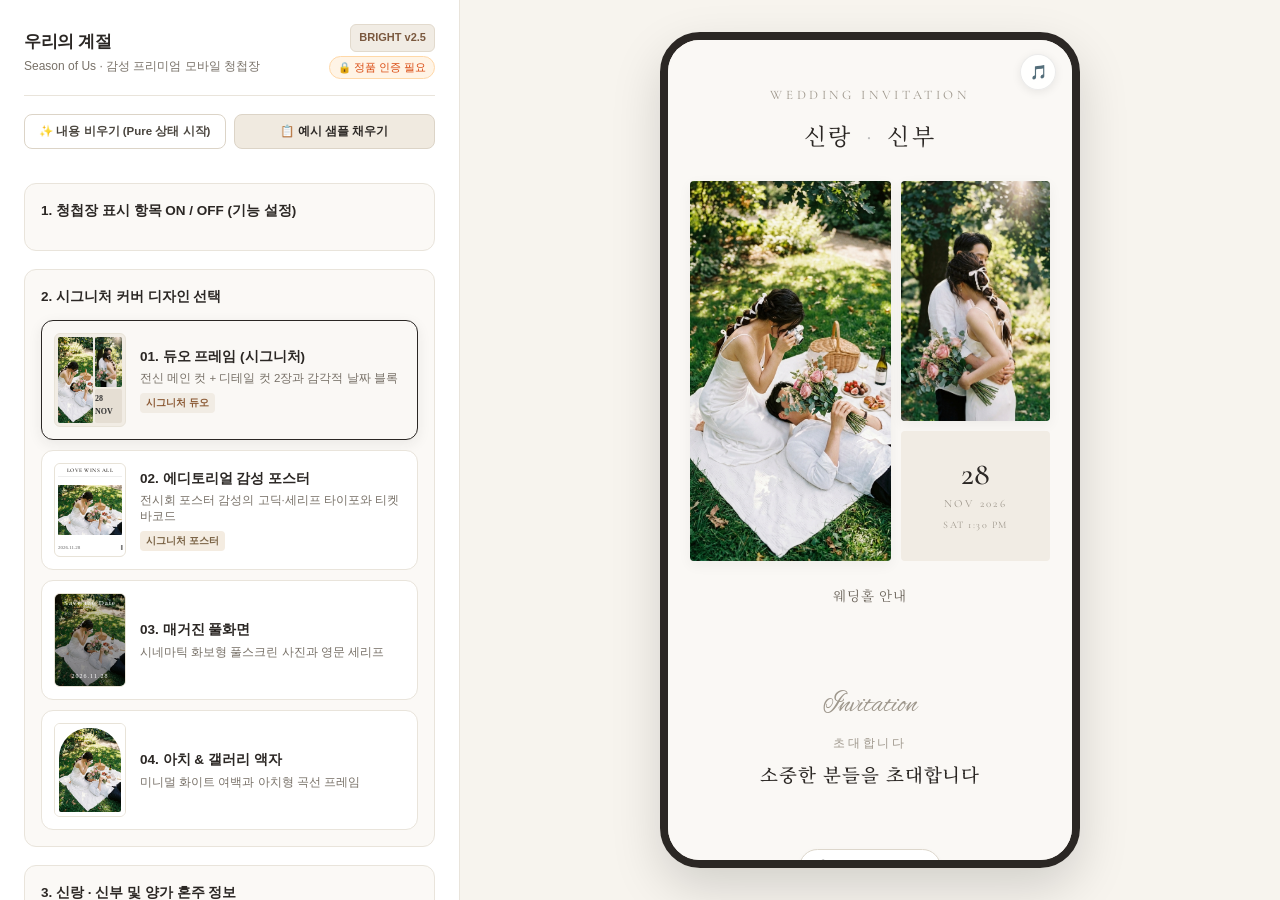
==== commit 3a25b035: "feat: replace common code with cryptographic 1-payment-1-unique-code & 90-day shutdown system" ====
--- a/index.html
+++ b/index.html
@@ -7,11 +7,14 @@
 
   <!-- OPEN GRAPH / KAKAO TALK PREVIEW META TAGS -->
   <meta property="og:type" content="website" />
-  <meta property="og:title" id="metaOgTitle" content="우리의 계절 (Season of Us) | 감성 프리미엄 모바일 청첩장" />
-  <meta property="og:description" id="metaOgDesc" content="두 사람의 가장 찬란한 순간, 소중한 분들을 초대합니다." />
-  <meta property="og:image" id="metaOgImage" content="https://mery6369-maker.github.io/wedding/photos/sample_picnic1.jpg" />
+  <meta property="og:title" id="metaOgTitle" content="소중한 분들을 초대합니다 💌 | 우리의 계절" />
+  <meta property="og:description" id="metaOgDesc" content="두 사람의 가장 찬란하고 아름다운 순간, 소중한 분들을 초대합니다." />
+  <meta property="og:image" id="metaOgImage" content="https://mery6369-maker.github.io/wedding/sample_wedding_cover.jpg" />
+  <meta property="og:image:width" content="800" />
+  <meta property="og:image:height" content="600" />
   <meta property="og:url" id="metaOgUrl" content="https://mery6369-maker.github.io/wedding/" />
   <meta name="twitter:card" content="summary_large_image" />
+  <meta name="twitter:image" content="https://mery6369-maker.github.io/wedding/sample_wedding_cover.jpg" />
 
   <link rel="stylesheet" href="./styles.css" />
   <!-- Kakao JavaScript SDK -->
@@ -310,13 +313,22 @@
               <img id="deskSlotThumb1" class="slot-thumb" src="./sample_wedding_cover.jpg" alt="1번 메인 커버" />
               <div class="slot-info">
                 <span class="slot-name">메인 대표 사진</span>
-                <span class="slot-sub">전신 메인 화보 커버</span>
-              </div>
-            </div>
-            <label class="btn-slot-upload">
-              변경
-              <input type="file" id="inpSlot1" accept="image/*" />
-            </label>
+                <span class="slot-sub" id="slot1StatusSub">전신 메인 화보 커버</span>
+              </div>
+            </div>
+            <div class="slot-actions">
+              <label class="btn-slot-upload" title="내 파일 선택">
+                📁 파일
+                <input type="file" id="inpSlot1" accept="image/*" />
+              </label>
+              <button type="button" class="btn-slot-url" id="btnToggleSlot1Url" title="사진 웹 링크 직접 입력">
+                🔗 URL
+              </button>
+            </div>
+          </div>
+          <div class="slot-url-box" id="slot1UrlBox" style="display:none;">
+            <input type="url" id="inpSlot1Url" placeholder="https://... 이미지 웹 링크 붙여넣기" />
+            <button type="button" class="btn-apply-url" id="btnApplySlot1Url">적용</button>
           </div>
 
           <!-- Slot 2 -->
@@ -326,13 +338,22 @@
               <img id="deskSlotThumb2" class="slot-thumb" src="./sample_duo_detail.jpg" alt="2번 디테일 컷" />
               <div class="slot-info">
                 <span class="slot-name">서브 디테일 사진</span>
-                <span class="slot-sub">듀오 커버 손/반지 컷</span>
-              </div>
-            </div>
-            <label class="btn-slot-upload">
-              변경
-              <input type="file" id="inpSlot2" accept="image/*" />
-            </label>
+                <span class="slot-sub" id="slot2StatusSub">듀오 커버 손/반지 컷</span>
+              </div>
+            </div>
+            <div class="slot-actions">
+              <label class="btn-slot-upload" title="내 파일 선택">
+                📁 파일
+                <input type="file" id="inpSlot2" accept="image/*" />
+              </label>
+              <button type="button" class="btn-slot-url" id="btnToggleSlot2Url" title="사진 웹 링크 직접 입력">
+                🔗 URL
+              </button>
+            </div>
+          </div>
+          <div class="slot-url-box" id="slot2UrlBox" style="display:none;">
+            <input type="url" id="inpSlot2Url" placeholder="https://... 이미지 웹 링크 붙여넣기" />
+            <button type="button" class="btn-apply-url" id="btnApplySlot2Url">적용</button>
           </div>
         </div>
 
@@ -345,12 +366,30 @@
           <p style="font-size:11.5px;color:#8c857b;margin-top:3px;margin-bottom:8px;">
             스마트폰 고화질 사진을 올려도 자동 압축되어 빠르게 로딩됩니다 (최대 20장).
           </p>
-          <label class="btn-primary" style="display:inline-block;padding:8px 14px;font-size:12px;cursor:pointer;margin-bottom:8px;">
-            ➕ 갤러리 사진 추가하기 (다중 선택 가능)
-            <input type="file" id="inpAddGalleryPhotos" accept="image/*" multiple style="display:none;" />
-          </label>
+          <div style="display:flex;gap:6px;flex-wrap:wrap;margin-bottom:8px;">
+            <label class="btn-primary" style="display:inline-block;padding:8px 12px;font-size:12px;cursor:pointer;">
+              ➕ 파일로 사진 추가
+              <input type="file" id="inpAddGalleryPhotos" accept="image/*" multiple style="display:none;" />
+            </label>
+            <button type="button" class="btn-secondary" id="btnToggleAddGalleryUrl" style="padding:8px 12px;font-size:12px;">
+              🔗 웹 사진 링크 추가
+            </button>
+          </div>
+          <div class="slot-url-box" id="galleryUrlBox" style="display:none;margin-bottom:8px;">
+            <input type="url" id="inpGalleryUrl" placeholder="https://... 사진 URL 붙여넣기" />
+            <button type="button" class="btn-apply-url" id="btnAddGalleryUrl">추가</button>
+          </div>
           <div class="gallery-manage-grid" id="deskGalleryGrid">
             <!-- Dynamic items rendered via JS -->
+          </div>
+        </div>
+
+        <!-- Photo Hosting Guidance Banner -->
+        <div class="photo-guide-banner">
+          <div style="font-weight:700;font-size:11.5px;color:#3b352e;margin-bottom:4px;">💡 웨딩 사진 안내</div>
+          <div style="font-size:11px;line-height:1.5;color:#6b645b;">
+            • <strong>소장용 HTML 저장</strong>: 파일로 올리신 사진이 100% 파일 안에 포함되어 평생 영구 보관됩니다.<br>
+            • <strong>하객용 웹 링크 공유</strong>: 모든 하객 휴대폰에서 내 사진이 보이도록 하려면 사진 URL 등록을 권장합니다. (ImgBB, Postimages, 블로그 등 무료 링크 지원)
           </div>
         </div>
       </section>
@@ -811,6 +850,11 @@
           </div>
         </div>
 
+        <!-- REAL-TIME PHOTO HOSTING STATUS ALERT -->
+        <div id="sharePhotoStatusAlert" class="share-photo-alert notice">
+          <strong>💡 사진 안내</strong>: 현재 대표 사진이 로컬 파일 상태입니다. 하객용 웹 링크 공유 시 사진을 보여주려면 [사진 URL 등록]을 권장합니다.
+        </div>
+
         <!-- SHORT URL (RECOMMENDED FOR KAKAO/SMS) -->
         <div class="share-url-group" style="margin-bottom: 14px;">
           <div style="display:flex;justify-content:space-between;align-items:center;margin-bottom:6px;">
@@ -842,6 +886,10 @@
           </button>
         </div>
 
+        <div style="font-size:11.5px;color:#8c857b;text-align:center;margin-top:6px;margin-bottom:12px;">
+          💬 카카오톡 미리보기가 이전 화면으로 뜨나요? <a href="https://developers.kakao.com/tool/clear/og" target="_blank" rel="noopener" style="color:#b8694d;text-decoration:underline;font-weight:600;">카카오 캐시 초기화 도구 바로가기 ↗</a>
+        </div>
+
         <div class="share-tip">
           💡 <strong>호스팅 비용 0원</strong>: 영구적으로 열리는 웹 링크이며 추가 서버비가 전혀 들지 않습니다.
         </div>
@@ -908,13 +956,13 @@
             <strong>스튜디오 편집 및 실시간 미리보기는 무료입니다.</strong>
           </p>
           <p style="font-size:12px;line-height:1.5;color:#8c857b;margin:0;">
-            하객 분들에게 전달할 영구 웹 링크 생성과 카카오톡 공유를 위해 <strong>크몽 / 스마트스토어 주문번호(또는 발급받으신 인증 코드)</strong>를 입력해 주세요.
+            하객 분들에게 전달할 웹 링크 생성과 카카오톡 공유를 위해 <strong>스마트스토어 또는 크몽에서 발급받으신 1회용 정품 라이선스 코드(WD-...)</strong>를 입력해 주세요.
           </p>
         </div>
 
         <div class="form-group" style="margin-bottom:14px;">
-          <label for="inpLicenseCode" style="font-size:12.5px;font-weight:600;color:#2b2724;margin-bottom:6px;display:block;">주문번호 또는 인증 코드</label>
-          <input type="text" id="inpLicenseCode" placeholder="예: KM2026-8812 또는 인증번호 입력" style="width:100%;padding:10px 12px;border:1px solid #dcd7ce;border-radius:6px;font-size:13px;box-sizing:border-box;" />
+          <label for="inpLicenseCode" style="font-size:12.5px;font-weight:600;color:#2b2724;margin-bottom:6px;display:block;">1회용 정품 라이선스 코드 (PIN)</label>
+          <input type="text" id="inpLicenseCode" placeholder="예: WD-261024-A8F3-7K2M" style="width:100%;padding:10px 12px;border:1px solid #dcd7ce;border-radius:6px;font-size:13px;box-sizing:border-box;font-family:monospace;font-weight:600;" />
         </div>
 
         <div style="display:flex;flex-direction:column;gap:8px;">
@@ -923,7 +971,7 @@
         </div>
 
         <div style="margin-top:14px;padding-top:12px;border-top:1px dashed #e5dfd5;font-size:11px;color:#a39b91;line-height:1.5;">
-          💡 테스트 체험 키: <strong>WEDDING2026</strong> (체험을 원하시면 해당 키를 입력해 잠금을 해제하실 수 있습니다)
+          💡 <strong>결제일 기준 3개월(90일) 안심 보장</strong>: 1결제당 1개의 고유 코드가 부여되며, 결제일로부터 3개월간 자유롭게 수정 및 배포가 가능합니다.
         </div>
       </div>
     </div>
--- a/styles.css
+++ b/styles.css
@@ -417,6 +417,93 @@
 
 .btn-slot-upload:hover {
   background: #f1ece4;
+}
+
+.slot-actions {
+  display: flex;
+  align-items: center;
+  gap: 6px;
+}
+
+.btn-slot-url {
+  background: #fdfbf7;
+  border: 1px solid #dcd7ce;
+  border-radius: 6px;
+  padding: 7px 10px;
+  font-size: 11.5px;
+  color: #4a453e;
+  cursor: pointer;
+  font-weight: 500;
+  white-space: nowrap;
+  transition: all 0.15s ease;
+}
+
+.btn-slot-url:hover {
+  background: #f0ece3;
+  border-color: #c8bfb0;
+}
+
+.slot-url-box {
+  display: flex;
+  gap: 6px;
+  margin-top: 6px;
+  width: 100%;
+}
+
+.slot-url-box input {
+  flex: 1;
+  padding: 7px 10px;
+  border: 1px solid #dcd7ce;
+  border-radius: 6px;
+  font-size: 11.5px;
+  background: #ffffff;
+  color: #2b2724;
+  box-sizing: border-box;
+}
+
+.btn-apply-url {
+  background: #2b2724;
+  color: #ffffff;
+  border: none;
+  border-radius: 6px;
+  padding: 0 12px;
+  font-size: 11px;
+  font-weight: 600;
+  cursor: pointer;
+  white-space: nowrap;
+  transition: background 0.15s ease;
+}
+
+.btn-apply-url:hover {
+  background: #443e39;
+}
+
+.photo-guide-banner {
+  margin-top: 10px;
+  background: #f7f4ee;
+  border: 1px solid #e8e1d5;
+  border-radius: 8px;
+  padding: 10px 12px;
+}
+
+.share-photo-alert {
+  padding: 10px 13px;
+  border-radius: 8px;
+  font-size: 12px;
+  line-height: 1.5;
+  margin-bottom: 12px;
+}
+
+.share-photo-alert.success {
+  background: #edf7ed;
+  border: 1px solid #c8e6c9;
+  color: #1e4620;
+}
+
+.share-photo-alert.notice {
+  background: #fff8e1;
+  border: 1px solid #ffe082;
+  color: #6d4c00;
 }
 
 /* Form Styles */
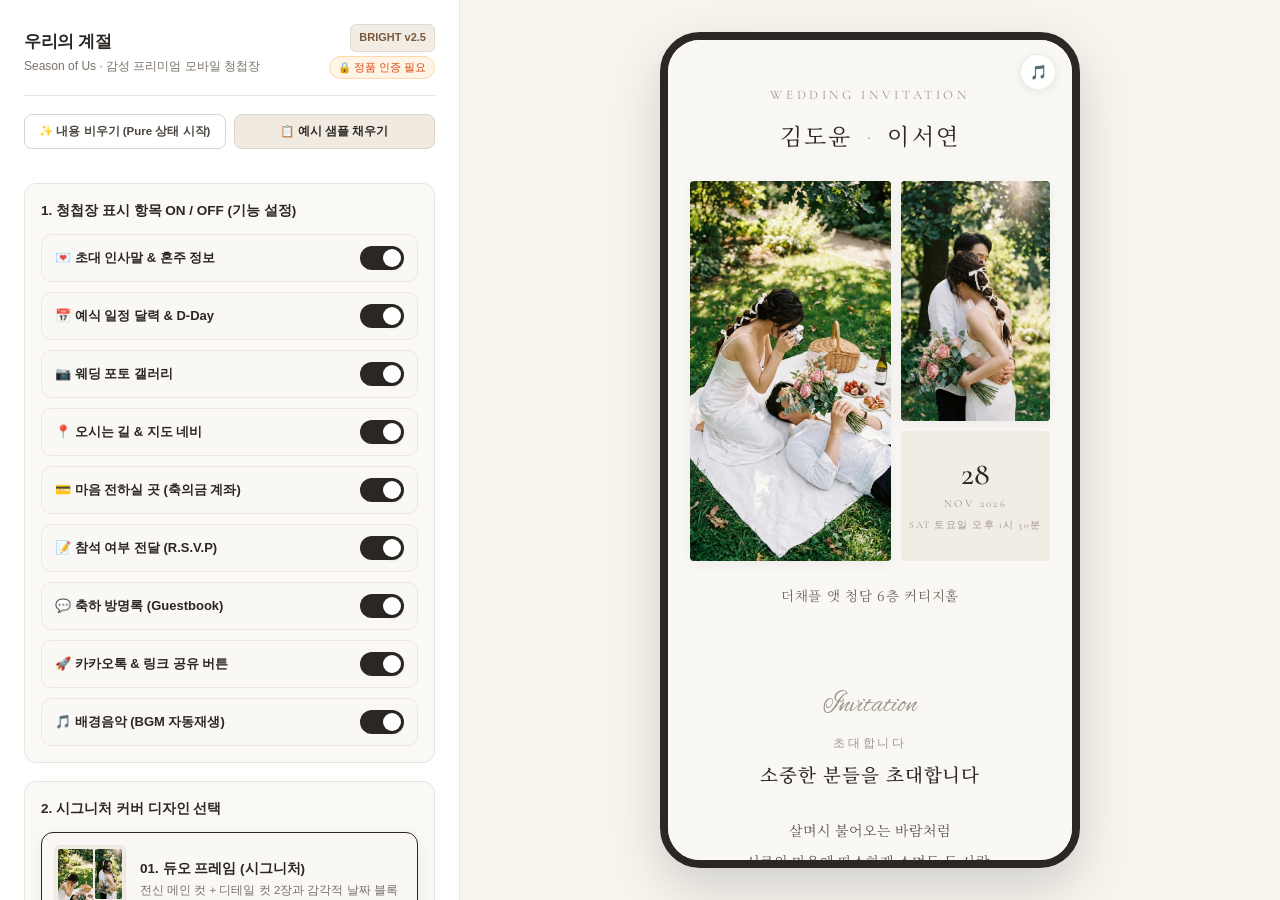
==== commit f9428d6e: "feat: expand to 9 luxury cover styles with film polaroid, wide termina split, bilbo calligraphy, swi" ====
--- a/index.html
+++ b/index.html
@@ -16,6 +16,9 @@
   <meta name="twitter:card" content="summary_large_image" />
   <meta name="twitter:image" content="https://mery6369-maker.github.io/wedding/sample_wedding_cover.jpg" />
 
+  <link rel="preconnect" href="https://fonts.googleapis.com">
+  <link rel="preconnect" href="https://fonts.gstatic.com" crossorigin>
+  <link href="https://fonts.googleapis.com/css2?family=Alex+Brush&family=Bilbo+Swash+Caps&family=Cormorant+Garamond:ital,wght@0,400;0,600;1,400;1,600&family=Gowun+Dodum&family=Italiana&family=Montserrat:wght@300;400;500;600;700;800&family=Pinyon+Script&family=Playfair+Display:ital,wght@0,400;0,600;0,700;1,400;1,600;1,700&family=Pretendard:wght@300;400;500;600;700;800&family=Syncopate:wght@400;700&family=Syne:wght@700;800&display=swap" rel="stylesheet">
   <link rel="stylesheet" href="./styles.css" />
   <!-- Kakao JavaScript SDK -->
   <script src="https://t1.kakaocdn.net/kakao_js_sdk/2.7.2/kakao.min.js" integrity="sha384-TiCUE00h649CAMonG018J2mFxE6YZrehVLFh440Q9vvHWvilNujZukArULNe6XYq" crossorigin="anonymous"></script>
@@ -117,6 +120,85 @@
             <div class="cover-card-info">
               <span class="cover-card-title">04. 아치 &amp; 갤러리 액자</span>
               <span class="cover-card-desc">미니멀 화이트 여백과 아치형 곡선 프레임</span>
+            </div>
+          </div>
+
+          <!-- 05. Polaroid Snap -->
+          <div class="cover-card" data-cover-style="polaroid">
+            <div class="cover-mini-thumb">
+              <div class="mini-polaroid-box">
+                <div class="mini-polaroid-tape"></div>
+                <div class="mini-polaroid-img"></div>
+                <div class="mini-polaroid-foot">Always</div>
+              </div>
+            </div>
+            <div class="cover-card-info">
+              <span class="cover-card-title">05. 필름 폴라로이드 &amp; 스냅</span>
+              <span class="cover-card-desc">35mm 필름 감성과 손글씨 영문 캘리그라피</span>
+              <span class="cover-card-badge" style="background:#fef3c7;color:#92400e;">인기 스냅</span>
+            </div>
+          </div>
+
+          <!-- 06. Wide Termina Split -->
+          <div class="cover-card" data-cover-style="split">
+            <div class="cover-mini-thumb">
+              <div class="mini-split-box">
+                <div class="mini-split-top">
+                  <span>G</span><span>B</span>
+                </div>
+                <div class="mini-split-title">— The Wedding —</div>
+                <div class="mini-split-img"></div>
+              </div>
+            </div>
+            <div class="cover-card-info">
+              <span class="cover-card-title">06. 와이드 스플릿 룩</span>
+              <span class="cover-card-desc">상단 신랑·신부 영문/한글 분할과 The Wedding of Two 세리프</span>
+              <span class="cover-card-badge" style="background:#e0f2fe;color:#0369a1;">모던 시그니처</span>
+            </div>
+          </div>
+
+          <!-- 07. Bilbo Swash Calligraphy -->
+          <div class="cover-card" data-cover-style="bilbo">
+            <div class="cover-mini-thumb">
+              <div class="mini-bilbo-box">
+                <div class="mini-bilbo-title">Our Day</div>
+                <div class="mini-bilbo-img"></div>
+              </div>
+            </div>
+            <div class="cover-card-info">
+              <span class="cover-card-title">07. 빌보 스워시 캘리</span>
+              <span class="cover-card-desc">드라마틱한 스워시 영문 서명과 부드러운 고운돋움 한글</span>
+              <span class="cover-card-badge" style="background:#fce7f3;color:#9d174d;">감성 캘리</span>
+            </div>
+          </div>
+
+          <!-- 08. Modern Swiss Bold -->
+          <div class="cover-card" data-cover-style="swiss">
+            <div class="cover-mini-thumb">
+              <div class="mini-swiss-box">
+                <div class="mini-swiss-head">WE'RE<br>MARRIED.</div>
+                <div class="mini-swiss-bar">|||||</div>
+              </div>
+            </div>
+            <div class="cover-card-info">
+              <span class="cover-card-title">08. 모던 스위스 볼드</span>
+              <span class="cover-card-desc">성수·한남 힙스터 감성의 볼드 타이포와 바코드 디테일</span>
+              <span class="cover-card-badge" style="background:#fef9c3;color:#854d0e;">힙스터 볼드</span>
+            </div>
+          </div>
+
+          <!-- 09. Wonderful Script Fullscreen -->
+          <div class="cover-card" data-cover-style="wonderful">
+            <div class="cover-mini-thumb">
+              <div class="mini-wonderful-box">
+                <div class="mini-wonderful-title">Wonderful Day</div>
+                <div class="mini-wonderful-heart">♥</div>
+              </div>
+            </div>
+            <div class="cover-card-info">
+              <span class="cover-card-title">09. 원더풀 스크립트 풀스크린</span>
+              <span class="cover-card-desc">화면 전체 풀스크린 사진과 필기체 드로잉 하트 악센트</span>
+              <span class="cover-card-badge" style="background:#dcfce7;color:#166534;">풀스크린 인기</span>
             </div>
           </div>
         </div>
@@ -573,6 +655,155 @@
               </h2>
               <div class="arch-date" id="archDateSummary">2026년 11월 28일 토요일 오후 1시 30분</div>
               <div class="arch-venue" id="archVenueSummary">웨딩홀 안내</div>
+            </div>
+          </header>
+
+          <!-- COVER 5: FILM POLAROID SNAP -->
+          <header class="cover-polaroid">
+            <div class="polaroid-badge-top">OUR WEDDING STORY · 2026</div>
+            <div class="polaroid-card">
+              <div class="washi-tape"></div>
+              <div class="polaroid-img-wrap">
+                <img id="polaroidCoverImg" src="./sample_wedding_cover.jpg" alt="폴라로이드 커플 사진" />
+              </div>
+              <div class="polaroid-caption">Always &amp; Forever</div>
+              <div class="polaroid-date-stamp" id="polaroidDateStamp">2026. 11. 28 / SATURDAY</div>
+            </div>
+            <div class="polaroid-info-block">
+              <div class="polaroid-names">
+                <span id="polaroidGroomName">신랑</span><span>♥</span><span id="polaroidBrideName">신부</span>
+              </div>
+              <div class="polaroid-divider"></div>
+              <div class="polaroid-details" id="polaroidDateDetails">2026년 11월 28일 토요일 오후 1시 30분</div>
+              <div class="polaroid-venue" id="polaroidVenueSummary">더채플 앳 청담 6층 커티지홀</div>
+            </div>
+          </header>
+
+          <!-- COVER 6: WIDE TERMINA SPLIT -->
+          <header class="cover-split cover-fullscreen-poster">
+            <img id="splitCoverImg" class="poster-bg-img" src="./sample_wedding_cover.jpg" alt="와이드 스플릿 사진" />
+            <div class="scrim-split"></div>
+            <div>
+              <div class="split-top-bar">
+                <div class="split-side-name">
+                  <span class="split-role-tag">GROOM</span>
+                  <span class="split-en-name" id="splitGroomEn">DOYUN</span>
+                  <span class="split-kr-name" id="splitGroomKr">신랑</span>
+                </div>
+                <div class="split-side-name right">
+                  <span class="split-role-tag">BRIDE</span>
+                  <span class="split-en-name" id="splitBrideEn">SEOYEON</span>
+                  <span class="split-kr-name" id="splitBrideKr">신부</span>
+                </div>
+              </div>
+              <div class="split-center-title-box">
+                <div class="split-line-flank">
+                  <span class="split-title-serif">The Wedding of Two</span>
+                </div>
+                <div class="split-sub-date" id="splitDateSummary">NOVEMBER 28, 2026</div>
+              </div>
+            </div>
+            <div class="split-content-bottom">
+              <p class="split-bottom-quote">가장 눈부신 날, 소중한 분들을 초대합니다</p>
+              <div class="split-bottom-meta" id="splitMetaSummary">2026. 11. 28 토요일 13:30 · 더채플 앳 청담 6F</div>
+              <div class="scroll-indicator-wrap" style="margin-top:16px;">
+                <span class="scroll-indicator-text">SCROLL</span>
+                <svg width="14" height="8" viewBox="0 0 14 8" fill="none"><path d="M1 1L7 7L13 1" stroke="rgba(255,255,255,0.8)" stroke-width="1.8" stroke-linecap="round" stroke-linejoin="round"/></svg>
+              </div>
+            </div>
+          </header>
+
+          <!-- COVER 7: BILBO SWASH CALLIGRAPHY -->
+          <header class="cover-bilbo cover-fullscreen-poster">
+            <img id="bilboCoverImg" class="poster-bg-img" src="./sample_wedding_cover.jpg" alt="빌보 스워시 사진" />
+            <div class="scrim-bilbo"></div>
+            <div class="bilbo-content-top">
+              <div class="bilbo-eyebrow">A CELEBRATION OF LOVE</div>
+              <div class="bilbo-swash-title">Our Wonderful Day</div>
+              <div class="bilbo-sub-serif" id="bilboSubDate">Forever Begins on November 28th</div>
+            </div>
+            <div class="bilbo-content-bottom">
+              <div class="bilbo-names-gowun">
+                <span id="bilboGroomName">신랑</span> · <span id="bilboBrideName">신부</span>
+              </div>
+              <div class="bilbo-names-syncopate" id="bilboNamesEn">DOYUN &amp; SEOYEON</div>
+              <div class="bilbo-meta-text" id="bilboDateDetails">2026년 11월 28일 토요일 오후 1시 30분</div>
+              <div class="bilbo-venue-text" id="bilboVenueSummary">더채플 앳 청담 6층 커티지홀</div>
+              <div class="scroll-indicator-wrap" style="margin-top:16px;">
+                <span class="scroll-indicator-text">SCROLL</span>
+                <svg width="14" height="8" viewBox="0 0 14 8" fill="none"><path d="M1 1L7 7L13 1" stroke="rgba(255,255,255,0.8)" stroke-width="1.8" stroke-linecap="round" stroke-linejoin="round"/></svg>
+              </div>
+            </div>
+          </header>
+
+          <!-- COVER 8: MODERN SWISS BOLD -->
+          <header class="cover-swiss cover-fullscreen-poster">
+            <img id="swissCoverImg" class="poster-bg-img" src="./sample_wedding_cover.jpg" alt="모던 스위스 사진" />
+            <div class="poster-scrim-swiss"></div>
+            <div class="swiss-content-top">
+              <div class="swiss-top-tagline">
+                <span id="swissIssueTag">ISSUE NO. 26 · 11 / 28</span>
+                <span>INVITATION</span>
+              </div>
+              <div class="swiss-stacked-headline">
+                WE'RE<br>GETTING<br>MARRIED<span>.</span>
+              </div>
+            </div>
+            <div class="swiss-content-bottom">
+              <div class="swiss-names-stacked">
+                <div class="swiss-couple-en" id="swissNamesEn">DOYUN &amp; SEOYEON</div>
+                <div class="swiss-couple-kr">
+                  <span id="swissGroomName">신랑</span> · <span id="swissBrideName">신부</span>
+                </div>
+              </div>
+              <div class="swiss-details-row">
+                <div class="swiss-info-text">
+                  <strong id="swissDateTimeSummary">2026. 11. 28 SAT 13:30</strong>
+                  <span id="swissVenueSummary">더채플 앳 청담 6F 커티지홀</span>
+                </div>
+                <div class="swiss-barcode-decor">
+                  <div class="s-bar" style="width:2px;"></div>
+                  <div class="s-bar" style="width:4px;"></div>
+                  <div class="s-bar" style="width:1px;"></div>
+                  <div class="s-bar" style="width:3px;"></div>
+                  <div class="s-bar" style="width:2px;"></div>
+                  <div class="s-bar" style="width:5px;"></div>
+                  <div class="s-bar" style="width:1px;"></div>
+                  <div class="s-bar" style="width:3px;"></div>
+                  <div class="s-bar" style="width:2px;"></div>
+                </div>
+              </div>
+              <div class="scroll-indicator-wrap" style="margin-top:16px;">
+                <svg width="14" height="8" viewBox="0 0 14 8" fill="none"><path d="M1 1L7 7L13 1" stroke="rgba(255,255,255,0.8)" stroke-width="1.8" stroke-linecap="round" stroke-linejoin="round"/></svg>
+              </div>
+            </div>
+          </header>
+
+          <!-- COVER 9: WONDERFUL SCRIPT FULLSCREEN -->
+          <header class="cover-wonderful cover-fullscreen-poster">
+            <img id="wonderfulCoverImg" class="poster-bg-img" src="./sample_wedding_cover.jpg" alt="원더풀 풀스크린 사진" />
+            <div class="poster-scrim-wonderful"></div>
+            <div class="wonderful-content-top">
+              <div class="wonderful-subhead">Our Wedding Day</div>
+              <div class="wonderful-title">Our Wonderful day!</div>
+              <div class="wonderful-doodle-wrap">
+                <svg class="wonderful-doodle" viewBox="0 0 60 30" fill="none" xmlns="http://www.w3.org/2000/svg">
+                  <path d="M10 15 C 5 8, 12 2, 18 8 C 24 2, 31 8, 26 15 C 22 20, 18 24, 18 24 C 18 24, 14 20, 10 15 Z" stroke="rgba(255,255,255,0.9)" stroke-width="1.8" stroke-linecap="round" stroke-linejoin="round"/>
+                  <path d="M4 17 L 34 11 M 30 7 L 36 11 L 31 15" stroke="rgba(255,255,255,0.9)" stroke-width="1.5" stroke-linecap="round"/>
+                </svg>
+              </div>
+            </div>
+            <div class="wonderful-content-bottom">
+              <div class="wonderful-couple-en" id="wonderfulNamesEn">KIM DOYUN &amp; LEE SEOYEON</div>
+              <div class="wonderful-couple-kr">
+                <span id="wonderfulGroomName">신랑</span> · <span id="wonderfulBrideName">신부</span>
+              </div>
+              <div class="wonderful-date-text" id="wonderfulDateSummary">2026. 11. 28 SATURDAY 13:30</div>
+              <div class="wonderful-venue-text" id="wonderfulVenueSummary">더채플 앳 청담 6층 커티지홀</div>
+              <div class="scroll-indicator-wrap" style="margin-top:16px;">
+                <span class="scroll-indicator-text">SCROLL</span>
+                <svg width="14" height="8" viewBox="0 0 14 8" fill="none"><path d="M1 1L7 7L13 1" stroke="rgba(255,255,255,0.8)" stroke-width="1.8" stroke-linecap="round" stroke-linejoin="round"/></svg>
+              </div>
             </div>
           </header>
 
--- a/styles.css
+++ b/styles.css
@@ -5,7 +5,7 @@
  */
 
 @import url("https://cdn.jsdelivr.net/gh/orioncactus/pretendard@v1.3.9/dist/web/static/pretendard.min.css");
-@import url("https://fonts.googleapis.com/css2?family=Alex+Brush&family=Cormorant+Garamond:ital,wght@0,300;0,400;0,500;0,600;1,400&family=Noto+Serif+KR:wght@300;400;500;600&display=swap");
+@import url("https://fonts.googleapis.com/css2?family=Alex+Brush&family=Bilbo+Swash+Caps&family=Cormorant+Garamond:ital,wght@0,300;0,400;0,500;0,600;1,400&family=Gowun+Dodum&family=Italiana&family=Montserrat:wght@300;400;500;600;700&family=Noto+Serif+KR:wght@300;400;500;600&family=Pinyon+Script&family=Playfair+Display:ital,wght@0,400;0,600;0,700;1,400;1,600;1,700&family=Syncopate:wght@400;700&family=Syne:wght@700;800&display=swap");
 
 :root {
   /* Bright Editorial Wedding Palette */
@@ -296,6 +296,191 @@
   height: 100%;
   background: url('./sample_wedding_cover.jpg') center/cover no-repeat;
   border-radius: 30px 30px 2px 2px;
+}
+
+/* 05. Mini Polaroid */
+.mini-polaroid-box {
+  width: 100%;
+  height: 100%;
+  background: #f7f3ed;
+  padding: 8px 6px 4px;
+  display: flex;
+  flex-direction: column;
+  align-items: center;
+  position: relative;
+}
+.mini-polaroid-tape {
+  position: absolute;
+  top: 1px;
+  width: 24px;
+  height: 6px;
+  background: rgba(226, 218, 203, 0.9);
+  border-radius: 1px;
+}
+.mini-polaroid-img {
+  width: 100%;
+  height: 52px;
+  background: url('./sample_wedding_cover.jpg') center/cover no-repeat;
+  border-radius: 1px;
+  box-shadow: 0 1px 4px rgba(0,0,0,0.1);
+}
+.mini-polaroid-foot {
+  font-family: 'Alex Brush', cursive;
+  font-size: 9px;
+  color: #4a4239;
+  margin-top: 3px;
+  text-align: center;
+}
+
+/* 06. Mini Split */
+.mini-split-box {
+  width: 100%;
+  height: 100%;
+  background: #111;
+  position: relative;
+  display: flex;
+  flex-direction: column;
+  justify-content: space-between;
+  padding: 5px 4px;
+  overflow: hidden;
+}
+.mini-split-box::before {
+  content: '';
+  position: absolute;
+  inset: 0;
+  background: url('./sample_wedding_cover.jpg') center/cover no-repeat;
+  opacity: 0.6;
+}
+.mini-split-top {
+  position: relative;
+  z-index: 1;
+  display: flex;
+  justify-content: space-between;
+  font-family: 'Syncopate', sans-serif;
+  font-size: 6px;
+  font-weight: 700;
+  color: #fff;
+  border-bottom: 0.5px solid rgba(255,255,255,0.4);
+  padding-bottom: 2px;
+}
+.mini-split-title {
+  position: relative;
+  z-index: 1;
+  font-family: 'Playfair Display', serif;
+  font-style: italic;
+  font-size: 6px;
+  color: #fff;
+  text-align: center;
+  white-space: nowrap;
+}
+.mini-split-img {
+  display: none;
+}
+
+/* 07. Mini Bilbo */
+.mini-bilbo-box {
+  width: 100%;
+  height: 100%;
+  background: #111;
+  position: relative;
+  display: flex;
+  flex-direction: column;
+  align-items: center;
+  justify-content: center;
+  padding: 4px;
+  overflow: hidden;
+}
+.mini-bilbo-box::before {
+  content: '';
+  position: absolute;
+  inset: 0;
+  background: url('./sample_wedding_cover.jpg') center/cover no-repeat;
+  opacity: 0.6;
+}
+.mini-bilbo-title {
+  position: relative;
+  z-index: 1;
+  font-family: 'Bilbo Swash Caps', cursive;
+  font-size: 14px;
+  color: #fff;
+  text-align: center;
+  line-height: 1;
+  text-shadow: 0 1px 4px rgba(0,0,0,0.6);
+}
+.mini-bilbo-img {
+  display: none;
+}
+
+/* 08. Mini Swiss */
+.mini-swiss-box {
+  width: 100%;
+  height: 100%;
+  background: #0d1117;
+  position: relative;
+  display: flex;
+  flex-direction: column;
+  justify-content: space-between;
+  padding: 5px 4px;
+  overflow: hidden;
+}
+.mini-swiss-box::before {
+  content: '';
+  position: absolute;
+  inset: 0;
+  background: url('./sample_wedding_cover.jpg') center/cover no-repeat;
+  opacity: 0.5;
+}
+.mini-swiss-head {
+  position: relative;
+  z-index: 1;
+  font-family: 'Syne', sans-serif;
+  font-size: 7.5px;
+  font-weight: 800;
+  line-height: 0.95;
+  color: #fff;
+  letter-spacing: -0.5px;
+}
+.mini-swiss-bar {
+  position: relative;
+  z-index: 1;
+  font-size: 6px;
+  letter-spacing: -1px;
+  color: rgba(255,255,255,0.7);
+  text-align: right;
+}
+
+/* 09. Mini Wonderful */
+.mini-wonderful-box {
+  width: 100%;
+  height: 100%;
+  background: #111;
+  position: relative;
+  display: flex;
+  flex-direction: column;
+  align-items: center;
+  justify-content: center;
+  padding: 4px;
+  overflow: hidden;
+}
+.mini-wonderful-box::before {
+  content: '';
+  position: absolute;
+  inset: 0;
+  background: url('./sample_wedding_cover.jpg') center/cover no-repeat;
+  opacity: 0.6;
+}
+.mini-wonderful-title {
+  position: relative;
+  z-index: 1;
+  font-family: 'Alex Brush', cursive;
+  font-size: 11px;
+  color: #fff;
+  text-align: center;
+  line-height: 1.1;
+  text-shadow: 0 1px 4px rgba(0,0,0,0.6);
+}
+.mini-wonderful-img {
+  display: none;
 }
 
 .cover-card-info {
@@ -739,27 +924,29 @@
 }
 
 /* ===================================================
-   COVER LAYOUTS (DUO, POSTER, MAGAZINE, ARCH)
+   COVER LAYOUTS (9 LUXURY SIGNATURE STYLES)
    =================================================== */
-.inv-wrapper[data-cover-style="duo"] .cover-duo { display: block; }
-.inv-wrapper[data-cover-style="duo"] .cover-poster,
-.inv-wrapper[data-cover-style="duo"] .cover-magazine,
-.inv-wrapper[data-cover-style="duo"] .cover-arch { display: none; }
-
-.inv-wrapper[data-cover-style="poster"] .cover-poster { display: block; }
-.inv-wrapper[data-cover-style="poster"] .cover-duo,
-.inv-wrapper[data-cover-style="poster"] .cover-magazine,
-.inv-wrapper[data-cover-style="poster"] .cover-arch { display: none; }
-
-.inv-wrapper[data-cover-style="magazine"] .cover-magazine { display: block; }
-.inv-wrapper[data-cover-style="magazine"] .cover-duo,
-.inv-wrapper[data-cover-style="magazine"] .cover-poster,
-.inv-wrapper[data-cover-style="magazine"] .cover-arch { display: none; }
-
-.inv-wrapper[data-cover-style="arch"] .cover-arch { display: block; }
-.inv-wrapper[data-cover-style="arch"] .cover-duo,
-.inv-wrapper[data-cover-style="arch"] .cover-poster,
-.inv-wrapper[data-cover-style="arch"] .cover-magazine { display: none; }
+.cover-duo,
+.cover-poster,
+.cover-magazine,
+.cover-arch,
+.cover-polaroid,
+.cover-split,
+.cover-bilbo,
+.cover-swiss,
+.cover-wonderful {
+  display: none !important;
+}
+
+.inv-wrapper[data-cover-style="duo"] .cover-duo { display: block !important; }
+.inv-wrapper[data-cover-style="poster"] .cover-poster { display: block !important; }
+.inv-wrapper[data-cover-style="magazine"] .cover-magazine { display: block !important; }
+.inv-wrapper[data-cover-style="arch"] .cover-arch { display: block !important; }
+.inv-wrapper[data-cover-style="polaroid"] .cover-polaroid { display: flex !important; }
+.inv-wrapper[data-cover-style="split"] .cover-split { display: flex !important; }
+.inv-wrapper[data-cover-style="bilbo"] .cover-bilbo { display: flex !important; }
+.inv-wrapper[data-cover-style="swiss"] .cover-swiss { display: flex !important; }
+.inv-wrapper[data-cover-style="wonderful"] .cover-wonderful { display: flex !important; }
 
 /* 1. DUO FRAME (SIGNATURE 2-PHOTO ASYMMETRICAL) */
 .cover-duo {
@@ -1168,6 +1355,432 @@
 .poster-barcode span:nth-child(10) { width: 3px; }
 .poster-barcode span:nth-child(11) { width: 1.5px; }
 .poster-barcode span:nth-child(12) { width: 2px; }
+
+/* SHARED FULL-BLEED POSTER BASE */
+.cover-fullscreen-poster {
+  position: relative;
+  width: 100%;
+  min-height: 740px;
+  display: flex;
+  flex-direction: column;
+  justify-content: space-between;
+  overflow: hidden;
+  padding: 56px 22px 28px;
+}
+.poster-bg-img {
+  position: absolute;
+  inset: 0;
+  width: 100%;
+  height: 100%;
+  object-fit: cover;
+  object-position: center;
+  z-index: 1;
+  transform: scale(1.02);
+}
+.scroll-indicator-wrap {
+  display: flex;
+  flex-direction: column;
+  align-items: center;
+  gap: 4px;
+  opacity: 0.85;
+  animation: floatPulse 2s infinite ease-in-out;
+}
+.scroll-indicator-text {
+  font-family: 'Syncopate', 'Montserrat', sans-serif;
+  font-size: 8px;
+  letter-spacing: 3px;
+  text-transform: uppercase;
+  color: rgba(255,255,255,0.7);
+}
+@keyframes floatPulse {
+  0%, 100% { transform: translateY(0); opacity: 0.7; }
+  50% { transform: translateY(5px); opacity: 1; }
+}
+
+/* 5. FILM POLAROID SNAP */
+.cover-polaroid {
+  min-height: 720px;
+  background: #f7f3ed;
+  padding: 44px 20px 36px;
+  display: flex;
+  flex-direction: column;
+  align-items: center;
+  position: relative;
+}
+.polaroid-badge-top {
+  font-family: 'Montserrat', sans-serif;
+  font-size: 10.5px;
+  letter-spacing: 3px;
+  text-transform: uppercase;
+  color: #9c9388;
+  margin-bottom: 20px;
+  margin-top: 6px;
+}
+.polaroid-card {
+  background: #ffffff;
+  padding: 14px 14px 22px;
+  box-shadow: 0 16px 36px rgba(60, 45, 30, 0.12), 0 2px 6px rgba(0,0,0,0.04);
+  border-radius: 2px;
+  position: relative;
+  width: 100%;
+  max-width: 320px;
+  transform: rotate(-1.5deg);
+  transition: transform 0.3s ease;
+}
+.polaroid-card:hover { transform: rotate(0deg); }
+.washi-tape {
+  position: absolute;
+  top: -14px;
+  left: 50%;
+  transform: translateX(-50%) rotate(2deg);
+  width: 100px;
+  height: 26px;
+  background: rgba(226, 218, 203, 0.82);
+  box-shadow: 0 2px 4px rgba(0,0,0,0.08);
+  backdrop-filter: blur(2px);
+  z-index: 5;
+}
+.polaroid-img-wrap {
+  width: 100%;
+  aspect-ratio: 4 / 4.8;
+  background: #e8e3dc;
+  overflow: hidden;
+  position: relative;
+}
+.polaroid-img-wrap img {
+  width: 100%;
+  height: 100%;
+  object-fit: cover;
+  filter: saturate(1.05) contrast(0.98);
+}
+.polaroid-caption {
+  margin-top: 16px;
+  text-align: center;
+  font-family: 'Alex Brush', cursive;
+  font-size: 27px;
+  color: #4a4239;
+  letter-spacing: 0.5px;
+}
+.polaroid-date-stamp {
+  font-family: 'Montserrat', sans-serif;
+  font-size: 9.5px;
+  letter-spacing: 2px;
+  color: #b0a89d;
+  text-align: center;
+  margin-top: 2px;
+}
+.polaroid-info-block {
+  margin-top: 32px;
+  text-align: center;
+  width: 100%;
+}
+.polaroid-names {
+  font-family: 'Gowun Dodum', sans-serif;
+  font-size: 20px;
+  font-weight: 700;
+  color: #2b2724;
+  letter-spacing: 2px;
+}
+.polaroid-names span { color: var(--card-accent); margin: 0 6px; }
+.polaroid-divider {
+  width: 30px;
+  height: 1px;
+  background: #cfc7bc;
+  margin: 12px auto;
+}
+.polaroid-details {
+  font-family: 'Gowun Dodum', sans-serif;
+  font-size: 13px;
+  color: #696259;
+  letter-spacing: 0.3px;
+  line-height: 1.6;
+}
+.polaroid-venue {
+  font-family: 'Gowun Dodum', sans-serif;
+  font-size: 12.5px;
+  color: #8c8378;
+  margin-top: 2px;
+}
+
+/* 6. WIDE TERMINA SPLIT */
+.scrim-split {
+  position: absolute;
+  inset: 0;
+  background: linear-gradient(
+    180deg,
+    rgba(10, 12, 16, 0.6) 0%,
+    rgba(10, 12, 16, 0.05) 28%,
+    rgba(10, 12, 16, 0.18) 58%,
+    rgba(10, 12, 16, 0.88) 100%
+  );
+  z-index: 2;
+  pointer-events: none;
+}
+.split-top-bar {
+  position: relative;
+  z-index: 3;
+  display: flex;
+  justify-content: space-between;
+  align-items: flex-start;
+  width: 100%;
+  border-bottom: 1px solid rgba(255, 255, 255, 0.25);
+  padding-bottom: 10px;
+}
+.split-side-name {
+  display: flex;
+  flex-direction: column;
+  gap: 2px;
+}
+.split-side-name.right {
+  align-items: flex-end;
+  text-align: right;
+}
+.split-role-tag {
+  font-family: 'Syncopate', sans-serif;
+  font-size: 8px;
+  letter-spacing: 2px;
+  color: rgba(255, 255, 255, 0.65);
+  text-transform: uppercase;
+}
+.split-en-name {
+  font-family: 'Syncopate', sans-serif;
+  font-size: 13px;
+  font-weight: 700;
+  letter-spacing: 1.5px;
+  color: #ffffff;
+}
+.split-kr-name {
+  font-family: 'Gowun Dodum', sans-serif;
+  font-size: 12px;
+  color: rgba(255, 255, 255, 0.85);
+  margin-top: 1px;
+}
+.split-center-title-box {
+  position: relative;
+  z-index: 3;
+  margin-top: 24px;
+  text-align: center;
+}
+.split-line-flank {
+  display: flex;
+  align-items: center;
+  justify-content: center;
+  gap: 12px;
+}
+.split-line-flank::before,
+.split-line-flank::after {
+  content: '';
+  flex: 1;
+  height: 1px;
+  background: rgba(255, 255, 255, 0.5);
+}
+.split-title-serif {
+  font-family: 'Playfair Display', serif;
+  font-size: 28px;
+  font-style: italic;
+  font-weight: 600;
+  letter-spacing: 1px;
+  color: #ffffff;
+  text-shadow: 0 2px 10px rgba(0,0,0,0.5);
+  white-space: nowrap;
+}
+.split-sub-date {
+  font-family: 'Syncopate', sans-serif;
+  font-size: 10px;
+  font-weight: 700;
+  letter-spacing: 4px;
+  color: rgba(255, 240, 220, 0.95);
+  margin-top: 8px;
+  text-transform: uppercase;
+  text-shadow: 0 1px 4px rgba(0,0,0,0.4);
+}
+.split-content-bottom {
+  position: relative;
+  z-index: 3;
+  text-align: center;
+  color: #ffffff;
+}
+.split-bottom-quote {
+  font-family: 'Gowun Dodum', sans-serif;
+  font-size: 13px;
+  line-height: 1.6;
+  color: rgba(255, 255, 255, 0.9);
+  text-shadow: 0 1px 6px rgba(0,0,0,0.5);
+}
+.split-bottom-meta {
+  font-family: 'Pretendard', sans-serif;
+  font-size: 12px;
+  font-weight: 500;
+  letter-spacing: 1px;
+  color: rgba(255, 255, 255, 0.85);
+  margin-top: 8px;
+  text-shadow: 0 1px 4px rgba(0,0,0,0.4);
+}
+
+/* 7. BILBO SWASH CALLIGRAPHY */
+.scrim-bilbo {
+  position: absolute;
+  inset: 0;
+  background: linear-gradient(
+    180deg,
+    rgba(18, 16, 20, 0.6) 0%,
+    rgba(18, 16, 20, 0.08) 30%,
+    rgba(18, 16, 20, 0.2) 60%,
+    rgba(18, 16, 20, 0.88) 100%
+  );
+  z-index: 2;
+  pointer-events: none;
+}
+.bilbo-content-top {
+  position: relative;
+  z-index: 3;
+  text-align: center;
+  margin-top: 10px;
+}
+.bilbo-eyebrow {
+  font-family: 'Syncopate', sans-serif;
+  font-size: 8.5px;
+  font-weight: 700;
+  letter-spacing: 4px;
+  color: rgba(255, 255, 255, 0.8);
+  text-transform: uppercase;
+}
+.bilbo-swash-title {
+  font-family: 'Bilbo Swash Caps', cursive;
+  font-size: 64px;
+  line-height: 0.95;
+  color: #ffffff;
+  margin-top: 8px;
+  text-shadow: 0 4px 20px rgba(0,0,0,0.6);
+  letter-spacing: 2px;
+}
+.bilbo-sub-serif {
+  font-family: 'Playfair Display', serif;
+  font-size: 16px;
+  font-style: italic;
+  font-weight: 400;
+  letter-spacing: 2px;
+  color: rgba(255, 240, 220, 0.95);
+  margin-top: 4px;
+  text-shadow: 0 2px 8px rgba(0,0,0,0.4);
+}
+.bilbo-content-bottom {
+  position: relative;
+  z-index: 3;
+  text-align: center;
+  color: #ffffff;
+  padding-bottom: 4px;
+}
+.bilbo-names-gowun {
+  font-family: 'Gowun Dodum', sans-serif;
+  font-size: 22px;
+  letter-spacing: 4px;
+  color: #ffffff;
+  text-shadow: 0 2px 8px rgba(0,0,0,0.5);
+}
+.bilbo-names-syncopate {
+  font-family: 'Syncopate', sans-serif;
+  font-size: 10px;
+  font-weight: 700;
+  letter-spacing: 3px;
+  color: rgba(255, 255, 255, 0.75);
+  text-transform: uppercase;
+  margin-top: 4px;
+}
+.bilbo-meta-text {
+  font-family: 'Gowun Dodum', sans-serif;
+  font-size: 12.5px;
+  color: rgba(255, 255, 255, 0.9);
+  margin-top: 10px;
+  letter-spacing: 0.5px;
+}
+.bilbo-venue-text {
+  font-family: 'Gowun Dodum', sans-serif;
+  font-size: 11.5px;
+  color: rgba(255, 255, 255, 0.75);
+  margin-top: 2px;
+}
+
+/* 8. MODERN SWISS BOLD */
+.poster-scrim-swiss {
+  position: absolute;
+  inset: 0;
+  background: linear-gradient(180deg, rgba(12,14,18,0.6) 0%, rgba(12,14,18,0.05) 30%, rgba(12,14,18,0.2) 58%, rgba(12,14,18,0.88) 100%);
+  z-index: 2;
+  pointer-events: none;
+}
+.swiss-content-top { position: relative; z-index: 3; margin-top: 10px; }
+.swiss-top-tagline {
+  display: flex;
+  justify-content: space-between;
+  align-items: center;
+  margin-bottom: 8px;
+  font-family: 'Syncopate', sans-serif;
+  font-size: 8.5px;
+  font-weight: 700;
+  letter-spacing: 2.5px;
+  color: rgba(255,255,255,0.85);
+  text-transform: uppercase;
+}
+.swiss-top-tagline span:last-child {
+  background: rgba(255,255,255,0.2);
+  backdrop-filter: blur(8px);
+  padding: 3px 8px;
+  border-radius: 4px;
+  color: #ffffff;
+}
+.swiss-stacked-headline {
+  font-family: 'Syne', sans-serif;
+  font-size: 46px;
+  font-weight: 800;
+  line-height: 0.90;
+  letter-spacing: -1.5px;
+  color: #ffffff;
+  text-transform: uppercase;
+  text-shadow: 0 4px 18px rgba(0,0,0,0.55);
+}
+.swiss-stacked-headline span { color: #e5a770; }
+.swiss-content-bottom { position: relative; z-index: 3; color: #ffffff; padding-bottom: 4px; }
+.swiss-names-stacked { display: flex; flex-direction: column; gap: 3px; padding-bottom: 8px; border-bottom: 1px solid rgba(255,255,255,0.22); }
+.swiss-couple-en { font-family: 'Syncopate', sans-serif; font-size: 15px; font-weight: 700; letter-spacing: 2px; color: #ffffff; }
+.swiss-couple-kr { font-family: 'Gowun Dodum', sans-serif; font-size: 15px; color: rgba(255,255,255,0.9); letter-spacing: 2px; }
+.swiss-details-row { display: flex; justify-content: space-between; align-items: flex-end; margin-top: 10px; }
+.swiss-info-text { font-family: 'Pretendard', sans-serif; font-size: 12.5px; line-height: 1.5; }
+.swiss-info-text strong { font-family: 'Syncopate', sans-serif; font-size: 11px; font-weight: 700; color: #ffffff; letter-spacing: 1px; display: block; }
+.swiss-info-text span { font-family: 'Gowun Dodum', sans-serif; color: rgba(255,255,255,0.8); display: block; }
+.swiss-barcode-decor { display: flex; gap: 2px; align-items: flex-end; height: 24px; }
+.s-bar { background: rgba(255,255,255,0.85); height: 100%; border-radius: 1px; }
+
+/* 9. WONDERFUL SCRIPT FULLSCREEN */
+.poster-scrim-wonderful {
+  position: absolute;
+  inset: 0;
+  background: linear-gradient(180deg, rgba(15,23,42,0.48) 0%, rgba(15,23,42,0.05) 28%, rgba(15,23,42,0.18) 55%, rgba(15,23,42,0.85) 100%);
+  z-index: 2;
+  pointer-events: none;
+}
+.wonderful-content-top { position: relative; z-index: 3; text-align: center; margin-top: 10px; }
+.wonderful-subhead {
+  font-family: 'Syncopate', sans-serif;
+  font-size: 9px;
+  font-weight: 700;
+  letter-spacing: 4px;
+  color: rgba(255,255,255,0.9);
+  text-transform: uppercase;
+  display: flex;
+  align-items: center;
+  justify-content: center;
+  gap: 10px;
+}
+.wonderful-subhead::before, .wonderful-subhead::after { content: ''; width: 20px; height: 1px; background: rgba(255,255,255,0.7); }
+.wonderful-title { font-family: 'Alex Brush', cursive; font-size: 46px; line-height: 1.15; color: #ffffff; margin-top: 8px; text-shadow: 0 3px 16px rgba(0,0,0,0.45); }
+.wonderful-doodle-wrap { display: flex; justify-content: center; margin-top: 4px; }
+.wonderful-doodle { width: 44px; height: 24px; filter: drop-shadow(0 2px 6px rgba(0,0,0,0.4)); }
+.wonderful-content-bottom { position: relative; z-index: 3; text-align: center; color: #ffffff; }
+.wonderful-couple-en { font-family: 'Syncopate', sans-serif; font-size: 11px; font-weight: 700; letter-spacing: 3px; text-transform: uppercase; color: rgba(255,255,255,0.9); }
+.wonderful-couple-kr { font-family: 'Gowun Dodum', sans-serif; font-size: 21px; color: #ffffff; margin-top: 6px; letter-spacing: 3px; }
+.wonderful-date-text { font-family: 'Syncopate', sans-serif; font-size: 11px; font-weight: 700; letter-spacing: 2px; color: rgba(255,255,255,0.95); margin-top: 8px; }
+.wonderful-venue-text { font-family: 'Gowun Dodum', sans-serif; font-size: 12px; color: rgba(255,255,255,0.8); margin-top: 3px; }
 
 /* ===================================================
    BODY INVITATION SECTIONS
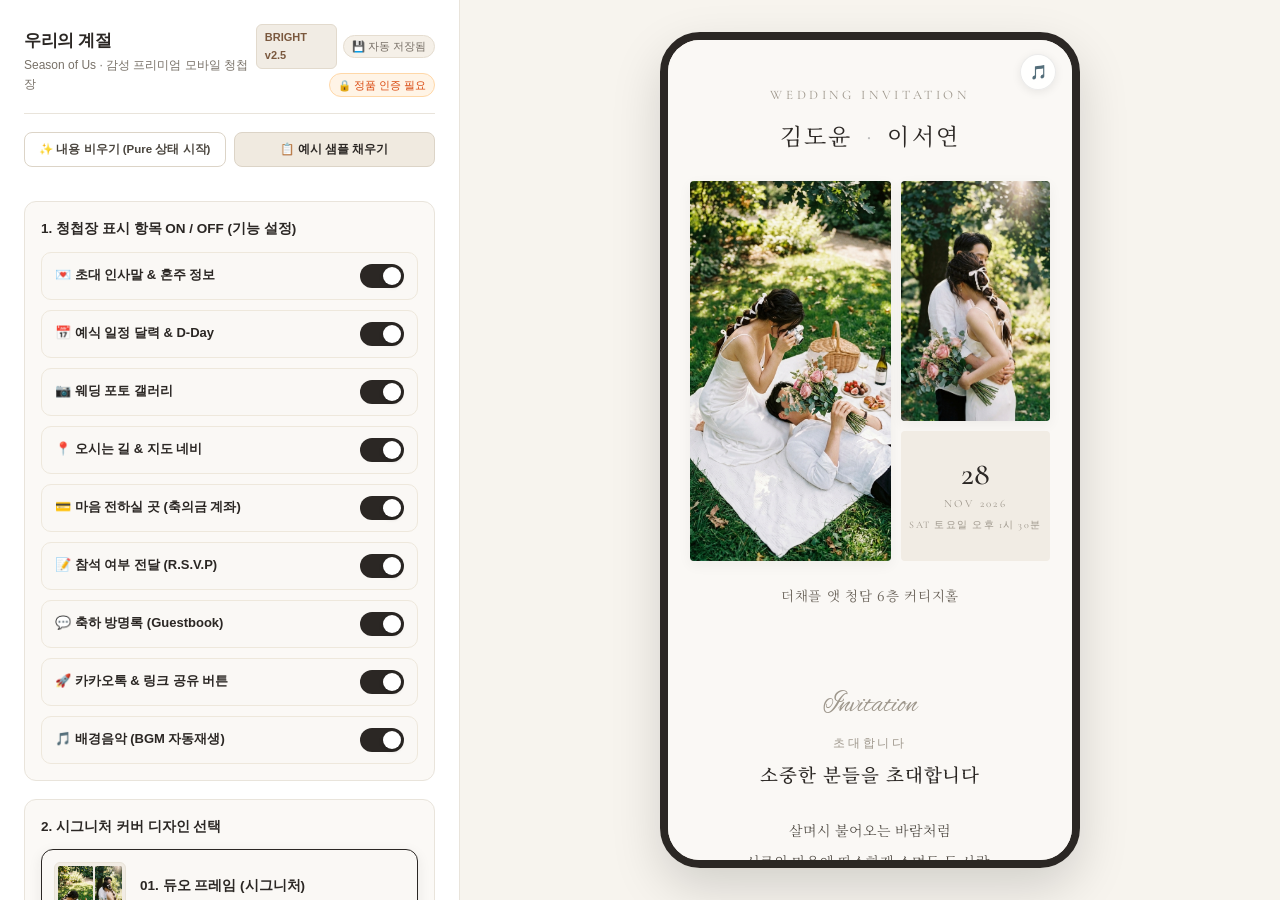
==== commit eca4c4af: "feat: add real-time draft auto-save, fix gallery key collision, and dynamic invitation titles" ====
--- a/index.html
+++ b/index.html
@@ -38,7 +38,10 @@
           <p style="font-size:12px;color:#787168;margin-top:2px;">Season of Us · 감성 프리미엄 모바일 청첩장</p>
         </div>
         <div style="display:flex;flex-direction:column;align-items:flex-end;gap:4px;">
-          <span class="studio-badge">BRIGHT v2.5</span>
+          <div style="display:flex;align-items:center;gap:6px;">
+            <span class="studio-badge">BRIGHT v2.5</span>
+            <span class="save-status-badge" id="autoSaveBadge" title="작성 중인 내용이 내 브라우저에 안전하게 실시간 보관됩니다">💾 실시간 저장</span>
+          </div>
           <span class="license-status-badge unverified" id="deskLicenseBadge" title="클릭하여 구매 인증">🔒 배포 잠김</span>
         </div>
       </div>
@@ -539,6 +542,20 @@
         <button type="button" class="btn-secondary" id="btnDownloadHtml" style="font-size:12px;opacity:0.8;">
           💾 (선택) 백업용 단독 HTML 파일 저장
         </button>
+      </div>
+
+      <!-- SERVICE INFO & LEGAL FOOTER (DESKTOP) -->
+      <div class="studio-legal-footer">
+        <div class="legal-brand">우리의 계절</div>
+        <div class="legal-info">대표자: 차예인 (개인 판매자) · 문의: <a href="mailto:myfavdayss@gmail.com">myfavdayss@gmail.com</a></div>
+        <div class="legal-links">
+          <a href="#terms" onclick="event.preventDefault(); openPolicyModal('terms');">이용약관</a>
+          <span class="sep">·</span>
+          <a href="#privacy" onclick="event.preventDefault(); openPolicyModal('privacy');"><strong>개인정보처리방침</strong></a>
+          <span class="sep">·</span>
+          <a href="#refund" onclick="event.preventDefault(); openPolicyModal('refund');">환불정책</a>
+        </div>
+        <div class="legal-copy">© 2026 Season of Us. All rights reserved.</div>
       </div>
     </aside>
 
@@ -998,7 +1015,7 @@
           <!-- FOOTER -->
           <footer class="inv-footer">
             <div class="script-cursive" id="footerCoupleNames" style="font-size:26px;color:#8c857b;">Groom &amp; Bride</div>
-            <div style="font-size:11.5px;letter-spacing:0.2em;color:#aba59b;margin-top:4px;">THANK YOU</div>
+            <div style="font-size:11.5px;letter-spacing:0.2em;color:#766e65;margin-top:4px;">THANK YOU</div>
           </footer>
 
         </div>
@@ -1069,7 +1086,7 @@
           <div class="kakao-preview-badge">💬 카카오톡 전송 시 하객에게 보이는 화면</div>
           <div class="kakao-card-mockup">
             <div class="kakao-card-img-wrap">
-              <img id="kakaoCardImg" src="./photos/sample_picnic1.jpg" alt="대표 웨딩사진" />
+              <img id="kakaoCardImg" src="./sample_wedding_cover.jpg" alt="대표 웨딩사진" />
               <span class="kakao-card-pill">WEDDING INVITATION</span>
             </div>
             <div class="kakao-card-body">
@@ -1096,6 +1113,7 @@
             <input type="text" id="shareShortUrlInput" readonly placeholder="단축 링크 생성 중..." style="font-weight:600;color:#2b2724;" />
             <button type="button" class="btn-copy-url" id="btnCopyShortUrl" style="background:#2b2724;">단축링크 복사</button>
           </div>
+          <div style="font-size:11px;color:#766e65;margin-bottom:8px;line-height:1.4;">※ 초단축 링크는 공개 단축기(is.gd)를 통해 생성됩니다. 축의금 계좌 등 민감정보 보호를 위해 [카카오톡 카드 공유] 또는 아래 [원본 긴 링크] 사용을 권장합니다.</div>
           <details style="font-size:11.5px;color:#8c857b;">
             <summary style="cursor:pointer;padding:2px 0;user-select:none;">원본 긴 링크 보기 (서버 100% 무관)</summary>
             <div class="share-url-box" style="margin-top:6px;margin-bottom:0;">
@@ -1196,6 +1214,11 @@
           <input type="text" id="inpLicenseCode" placeholder="예: WD-261024-A8F3-7K2M" style="width:100%;padding:10px 12px;border:1px solid #dcd7ce;border-radius:6px;font-size:13px;box-sizing:border-box;font-family:monospace;font-weight:600;" />
         </div>
 
+        <label style="display:flex;align-items:flex-start;gap:6px;font-size:11.5px;color:#6b655d;margin-bottom:14px;cursor:pointer;line-height:1.5;">
+          <input type="checkbox" id="chkLicenseRefundNotice" style="margin-top:2px;" checked />
+          <span>[필수] 본 정품 코드를 등록하면 전자상거래법 제17조 제2항에 따라 디지털 콘텐츠 제공이 즉시 개시되어 단순 변심에 의한 환불이 제한됨에 동의합니다. (<a href="#refund" onclick="event.preventDefault(); openPolicyModal('refund');" style="color:#b8694d;text-decoration:underline;">환불정책 보기</a>)</span>
+        </label>
+
         <div style="display:flex;flex-direction:column;gap:8px;">
           <button type="button" class="btn-primary" id="btnSubmitLicense" style="width:100%;padding:12px;font-size:13.5px;font-weight:600;">🔑 정식 인증 및 잠금 해제</button>
           <a href="https://kmong.com" target="_blank" rel="noopener" class="btn-secondary" style="width:100%;padding:11px;font-size:12.5px;text-align:center;text-decoration:none;display:block;box-sizing:border-box;">🛒 아직 구매 전이신가요? 크몽에서 1초 구매하기</a>
@@ -1204,6 +1227,19 @@
         <div style="margin-top:14px;padding-top:12px;border-top:1px dashed #e5dfd5;font-size:11px;color:#a39b91;line-height:1.5;">
           💡 <strong>결제일 기준 3개월(90일) 안심 보장</strong>: 1결제당 1개의 고유 코드가 부여되며, 결제일로부터 3개월간 자유롭게 수정 및 배포가 가능합니다.
         </div>
+      </div>
+    </div>
+  </div>
+
+  <!-- POLICY MODAL (TERMS / PRIVACY / REFUND) -->
+  <div class="modal-backdrop" id="policyModal">
+    <div class="modal-content modal-policy" style="max-width:560px;max-height:85vh;display:flex;flex-direction:column;">
+      <div class="modal-header">
+        <h4 id="policyModalTitle" style="margin:0;font-size:16px;color:#2b2724;font-weight:700;">약관 및 정책</h4>
+        <button type="button" class="modal-close" id="btnClosePolicyModal">✕</button>
+      </div>
+      <div class="modal-body" id="policyModalBody" style="padding:20px;overflow-y:auto;font-size:12.5px;line-height:1.75;color:#4b453e;flex:1;">
+        <!-- Dynamically rendered via openPolicyModal() -->
       </div>
     </div>
   </div>
--- a/styles.css
+++ b/styles.css
@@ -257,6 +257,23 @@
   background: #ebfbee;
   color: #2b8a3e;
   border: 1px solid #b2f2bb;
+}
+
+.save-status-badge {
+  font-size: 10.5px;
+  padding: 2.5px 8px;
+  border-radius: 12px;
+  font-weight: 500;
+  background: #f5f0e8;
+  color: #766e65;
+  border: 1px solid #e5ddd0;
+  white-space: nowrap;
+  transition: all 0.2s ease;
+}
+.save-status-badge.saving {
+  background: #fff4e6;
+  color: #b8694d;
+  border-color: #ffd8a8;
 }
 
 .mini-mag-cover {
@@ -3365,7 +3382,7 @@
 
 .guestbook-date {
   font-size: 11px;
-  color: #aba59b;
+  color: #766e65;
 }
 
 .guestbook-text {
@@ -3378,7 +3395,7 @@
 .btn-del-gb {
   background: none;
   border: none;
-  color: #aba59b;
+  color: #766e65;
   font-size: 12px;
   cursor: pointer;
   padding: 2px 4px;
@@ -3558,3 +3575,69 @@
   color: #787168;
   line-height: 1.6;
 }
+
+/* ===================================================
+   LEGAL FOOTER & POLICY MODALS
+   =================================================== */
+.studio-legal-footer {
+  margin-top: 24px;
+  padding: 16px 14px;
+  background: #f7f4ee;
+  border-radius: 8px;
+  border: 1px solid #ebe5dc;
+  font-size: 11px;
+  color: #635c54;
+  text-align: center;
+  line-height: 1.6;
+}
+.studio-legal-footer .legal-brand {
+  font-weight: 700;
+  color: #2b2724;
+  font-size: 11.5px;
+  margin-bottom: 3px;
+}
+.studio-legal-footer .legal-info a {
+  color: #635c54;
+  text-decoration: underline;
+}
+.studio-legal-footer .legal-links {
+  margin-top: 6px;
+  display: flex;
+  justify-content: center;
+  align-items: center;
+  gap: 6px;
+  font-size: 11px;
+}
+.studio-legal-footer .legal-links a {
+  color: #4a453e;
+  text-decoration: none;
+}
+.studio-legal-footer .legal-links a:hover {
+  text-decoration: underline;
+}
+.studio-legal-footer .legal-links .sep {
+  color: #c4bcb1;
+}
+.studio-legal-footer .legal-copy {
+  margin-top: 6px;
+  color: #8c857b;
+  font-size: 10px;
+}
+.modal-policy h5 {
+  font-size: 13.5px;
+  font-weight: 700;
+  color: #2b2724;
+  margin: 16px 0 6px;
+}
+.modal-policy h5:first-child {
+  margin-top: 0;
+}
+.modal-policy p, .modal-policy ul {
+  margin: 0 0 10px;
+}
+.modal-policy ul {
+  padding-left: 18px;
+}
+.modal-policy li {
+  margin-bottom: 4px;
+}
